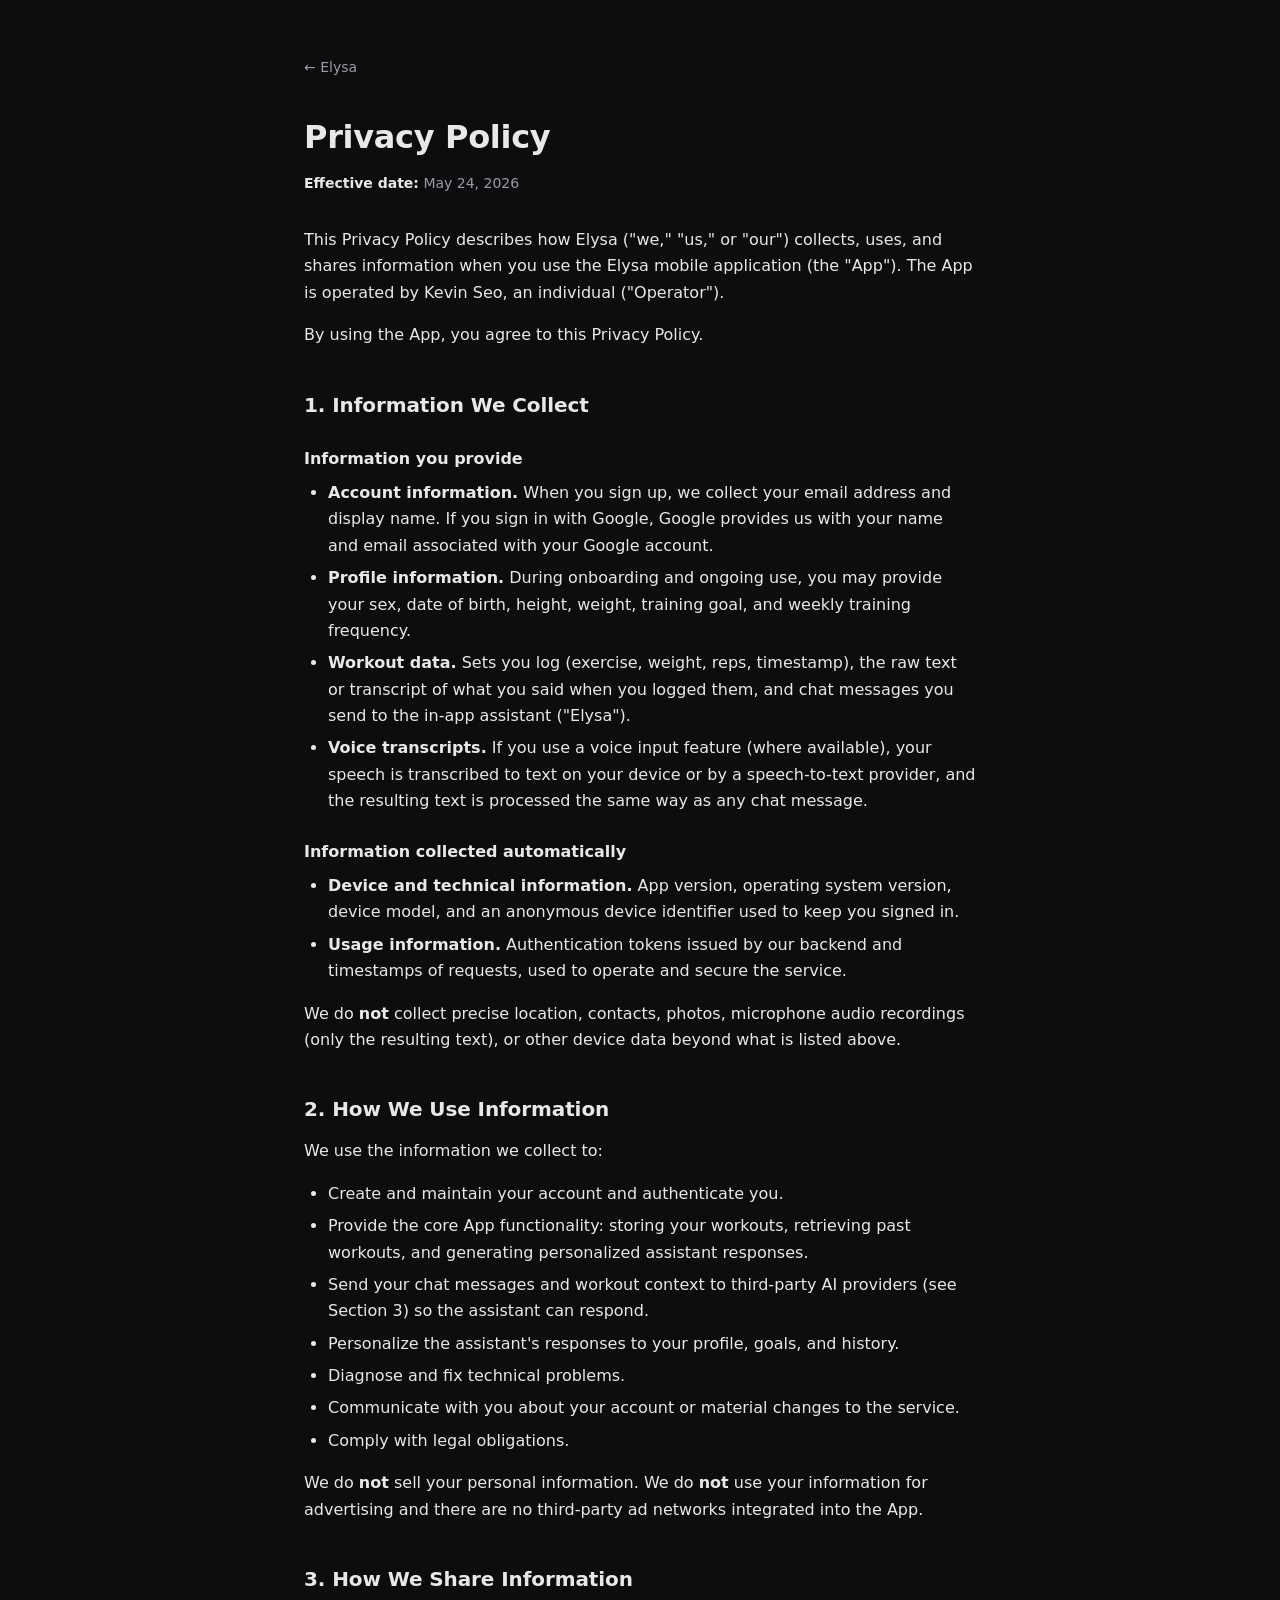
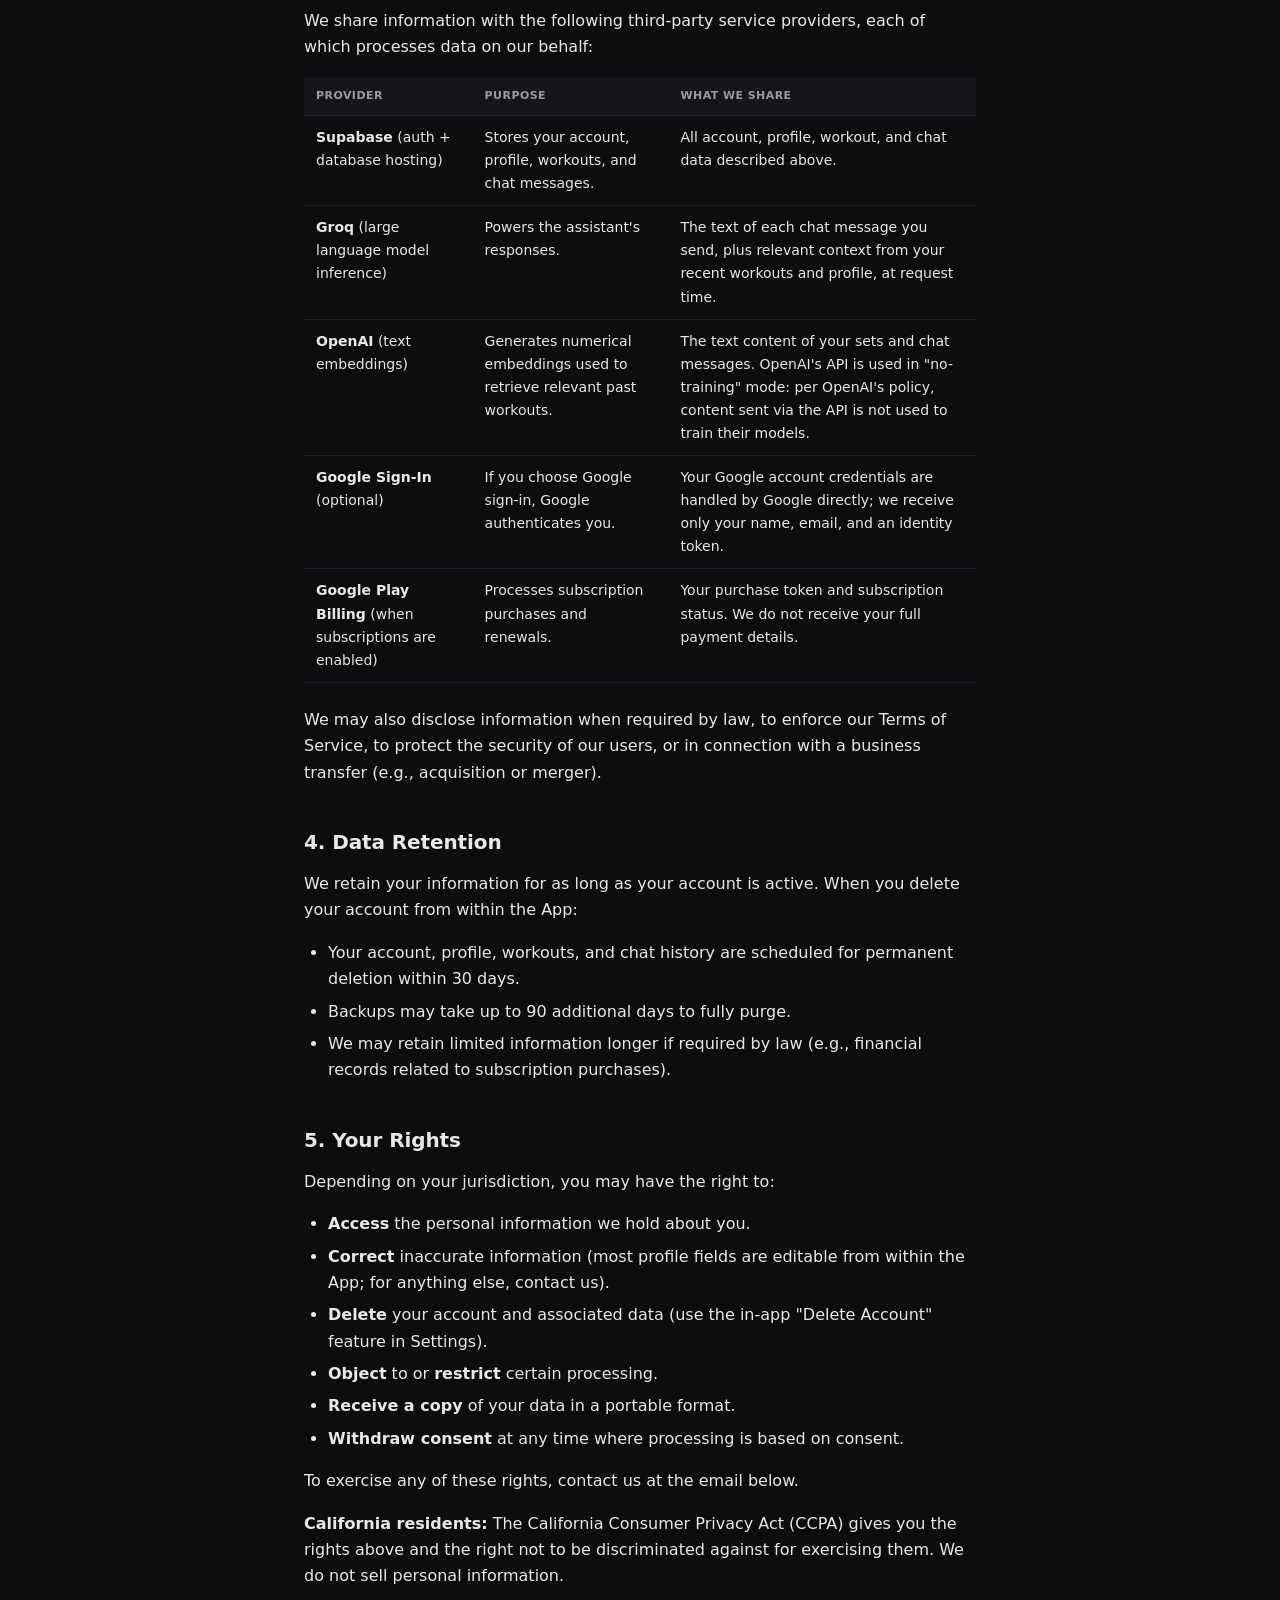
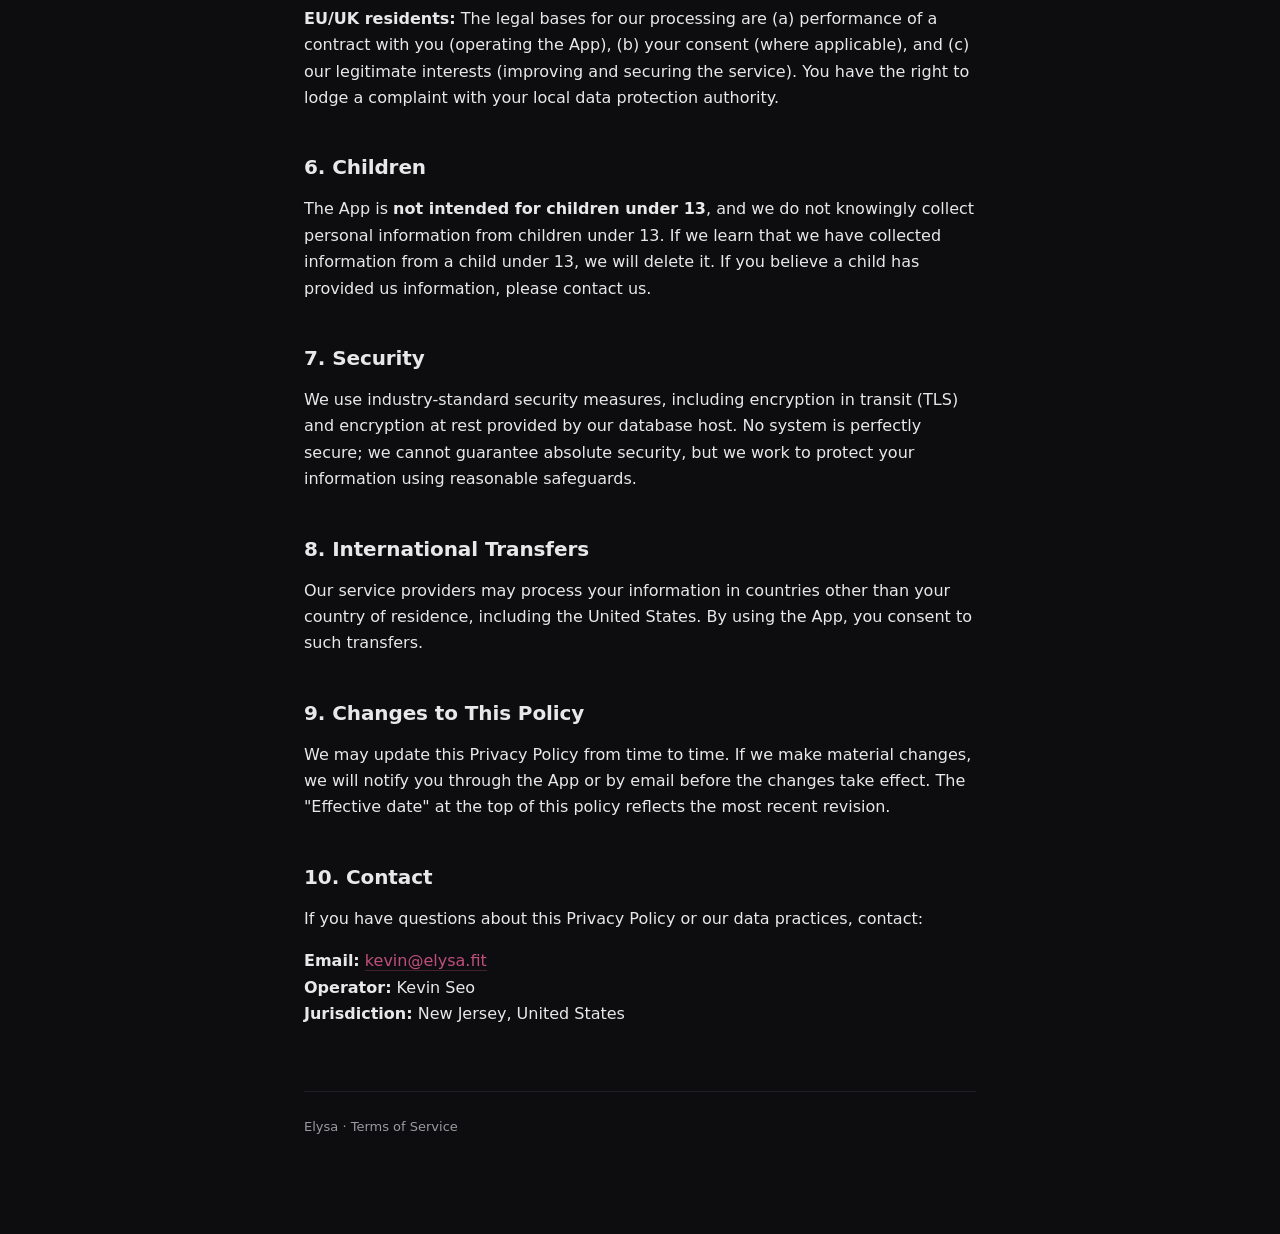
==== privacy/index.html @ 01b5ede0 "Use directory-style URLs and soften landing tagline - terms.html -> terms/index.html, privacy.html -" ====
<!doctype html>
<html lang="en">
<head>
  <meta charset="utf-8">
  <meta name="viewport" content="width=device-width, initial-scale=1">
  <title>Privacy Policy — Elysa</title>
  <link rel="stylesheet" href="/style.css">
</head>
<body>
  <main>
    <nav class="crumb"><a href="/">← Elysa</a></nav>

    <h1>Privacy Policy</h1>
    <p class="effective"><strong>Effective date:</strong> May 24, 2026</p>

    <p>This Privacy Policy describes how Elysa ("we," "us," or "our") collects, uses, and shares information when you use the Elysa mobile application (the "App"). The App is operated by Kevin Seo, an individual ("Operator").</p>
    <p>By using the App, you agree to this Privacy Policy.</p>

    <h2>1. Information We Collect</h2>

    <h3>Information you provide</h3>
    <ul>
      <li><strong>Account information.</strong> When you sign up, we collect your email address and display name. If you sign in with Google, Google provides us with your name and email associated with your Google account.</li>
      <li><strong>Profile information.</strong> During onboarding and ongoing use, you may provide your sex, date of birth, height, weight, training goal, and weekly training frequency.</li>
      <li><strong>Workout data.</strong> Sets you log (exercise, weight, reps, timestamp), the raw text or transcript of what you said when you logged them, and chat messages you send to the in-app assistant ("Elysa").</li>
      <li><strong>Voice transcripts.</strong> If you use a voice input feature (where available), your speech is transcribed to text on your device or by a speech-to-text provider, and the resulting text is processed the same way as any chat message.</li>
    </ul>

    <h3>Information collected automatically</h3>
    <ul>
      <li><strong>Device and technical information.</strong> App version, operating system version, device model, and an anonymous device identifier used to keep you signed in.</li>
      <li><strong>Usage information.</strong> Authentication tokens issued by our backend and timestamps of requests, used to operate and secure the service.</li>
    </ul>

    <p>We do <strong>not</strong> collect precise location, contacts, photos, microphone audio recordings (only the resulting text), or other device data beyond what is listed above.</p>

    <h2>2. How We Use Information</h2>
    <p>We use the information we collect to:</p>
    <ul>
      <li>Create and maintain your account and authenticate you.</li>
      <li>Provide the core App functionality: storing your workouts, retrieving past workouts, and generating personalized assistant responses.</li>
      <li>Send your chat messages and workout context to third-party AI providers (see Section 3) so the assistant can respond.</li>
      <li>Personalize the assistant's responses to your profile, goals, and history.</li>
      <li>Diagnose and fix technical problems.</li>
      <li>Communicate with you about your account or material changes to the service.</li>
      <li>Comply with legal obligations.</li>
    </ul>
    <p>We do <strong>not</strong> sell your personal information. We do <strong>not</strong> use your information for advertising and there are no third-party ad networks integrated into the App.</p>

    <h2>3. How We Share Information</h2>
    <p>We share information with the following third-party service providers, each of which processes data on our behalf:</p>
    <table>
      <thead>
        <tr><th>Provider</th><th>Purpose</th><th>What we share</th></tr>
      </thead>
      <tbody>
        <tr>
          <td><strong>Supabase</strong> (auth + database hosting)</td>
          <td>Stores your account, profile, workouts, and chat messages.</td>
          <td>All account, profile, workout, and chat data described above.</td>
        </tr>
        <tr>
          <td><strong>Groq</strong> (large language model inference)</td>
          <td>Powers the assistant's responses.</td>
          <td>The text of each chat message you send, plus relevant context from your recent workouts and profile, at request time.</td>
        </tr>
        <tr>
          <td><strong>OpenAI</strong> (text embeddings)</td>
          <td>Generates numerical embeddings used to retrieve relevant past workouts.</td>
          <td>The text content of your sets and chat messages. OpenAI's API is used in "no-training" mode: per OpenAI's policy, content sent via the API is not used to train their models.</td>
        </tr>
        <tr>
          <td><strong>Google Sign-In</strong> (optional)</td>
          <td>If you choose Google sign-in, Google authenticates you.</td>
          <td>Your Google account credentials are handled by Google directly; we receive only your name, email, and an identity token.</td>
        </tr>
        <tr>
          <td><strong>Google Play Billing</strong> (when subscriptions are enabled)</td>
          <td>Processes subscription purchases and renewals.</td>
          <td>Your purchase token and subscription status. We do not receive your full payment details.</td>
        </tr>
      </tbody>
    </table>
    <p>We may also disclose information when required by law, to enforce our Terms of Service, to protect the security of our users, or in connection with a business transfer (e.g., acquisition or merger).</p>

    <h2>4. Data Retention</h2>
    <p>We retain your information for as long as your account is active. When you delete your account from within the App:</p>
    <ul>
      <li>Your account, profile, workouts, and chat history are scheduled for permanent deletion within 30 days.</li>
      <li>Backups may take up to 90 additional days to fully purge.</li>
      <li>We may retain limited information longer if required by law (e.g., financial records related to subscription purchases).</li>
    </ul>

    <h2>5. Your Rights</h2>
    <p>Depending on your jurisdiction, you may have the right to:</p>
    <ul>
      <li><strong>Access</strong> the personal information we hold about you.</li>
      <li><strong>Correct</strong> inaccurate information (most profile fields are editable from within the App; for anything else, contact us).</li>
      <li><strong>Delete</strong> your account and associated data (use the in-app "Delete Account" feature in Settings).</li>
      <li><strong>Object</strong> to or <strong>restrict</strong> certain processing.</li>
      <li><strong>Receive a copy</strong> of your data in a portable format.</li>
      <li><strong>Withdraw consent</strong> at any time where processing is based on consent.</li>
    </ul>
    <p>To exercise any of these rights, contact us at the email below.</p>

    <p><strong>California residents:</strong> The California Consumer Privacy Act (CCPA) gives you the rights above and the right not to be discriminated against for exercising them. We do not sell personal information.</p>

    <p><strong>EU/UK residents:</strong> The legal bases for our processing are (a) performance of a contract with you (operating the App), (b) your consent (where applicable), and (c) our legitimate interests (improving and securing the service). You have the right to lodge a complaint with your local data protection authority.</p>

    <h2>6. Children</h2>
    <p>The App is <strong>not intended for children under 13</strong>, and we do not knowingly collect personal information from children under 13. If we learn that we have collected information from a child under 13, we will delete it. If you believe a child has provided us information, please contact us.</p>

    <h2>7. Security</h2>
    <p>We use industry-standard security measures, including encryption in transit (TLS) and encryption at rest provided by our database host. No system is perfectly secure; we cannot guarantee absolute security, but we work to protect your information using reasonable safeguards.</p>

    <h2>8. International Transfers</h2>
    <p>Our service providers may process your information in countries other than your country of residence, including the United States. By using the App, you consent to such transfers.</p>

    <h2>9. Changes to This Policy</h2>
    <p>We may update this Privacy Policy from time to time. If we make material changes, we will notify you through the App or by email before the changes take effect. The "Effective date" at the top of this policy reflects the most recent revision.</p>

    <h2>10. Contact</h2>
    <p>If you have questions about this Privacy Policy or our data practices, contact:</p>
    <p><strong>Email:</strong> <a href="mailto:kevin@elysa.fit">kevin@elysa.fit</a><br>
    <strong>Operator:</strong> Kevin Seo<br>
    <strong>Jurisdiction:</strong> New Jersey, United States</p>

    <footer>
      <a href="/">Elysa</a> · <a href="/terms">Terms of Service</a>
    </footer>
  </main>
</body>
</html>
---- style.css ----
:root {
  --bg: #0d0d0f;
  --fg: #e8e8ea;
  --muted: #9a9aa1;
  --accent: #c0507a;
  --border: #1f1f24;
  --code-bg: #16161a;
}

* { box-sizing: border-box; }

html { -webkit-text-size-adjust: 100%; }

body {
  margin: 0;
  background: var(--bg);
  color: var(--fg);
  font-family: -apple-system, BlinkMacSystemFont, "SF Pro Text", Segoe UI, Roboto, system-ui, sans-serif;
  font-size: 16px;
  line-height: 1.65;
  -webkit-font-smoothing: antialiased;
}

main {
  max-width: 720px;
  margin: 0 auto;
  padding: 56px 24px 96px;
}

nav.crumb {
  margin-bottom: 32px;
  font-size: 14px;
  color: var(--muted);
}

nav.crumb a { color: var(--muted); text-decoration: none; border-bottom: 1px solid transparent; }
nav.crumb a:hover { color: var(--fg); border-bottom-color: var(--border); }

h1 {
  font-size: 32px;
  font-weight: 600;
  margin: 0 0 8px;
  letter-spacing: -0.01em;
}

h2 {
  font-size: 20px;
  font-weight: 600;
  margin: 40px 0 12px;
  letter-spacing: -0.005em;
}

h3 {
  font-size: 16px;
  font-weight: 600;
  margin: 24px 0 8px;
  color: var(--fg);
}

p, li { color: var(--fg); }

p { margin: 0 0 16px; }

.effective {
  color: var(--muted);
  font-size: 14px;
  margin: 0 0 32px;
}

ul { padding-left: 24px; margin: 0 0 16px; }
li { margin-bottom: 6px; }

a { color: var(--accent); text-decoration: none; border-bottom: 1px solid rgba(192, 80, 122, 0.3); }
a:hover { border-bottom-color: var(--accent); }

strong { font-weight: 600; color: var(--fg); }

table {
  width: 100%;
  border-collapse: collapse;
  margin: 16px 0 24px;
  font-size: 14px;
}

th, td {
  text-align: left;
  padding: 10px 12px;
  border-bottom: 1px solid var(--border);
  vertical-align: top;
}

th {
  font-weight: 600;
  color: var(--muted);
  background: var(--code-bg);
  text-transform: uppercase;
  font-size: 11px;
  letter-spacing: 0.04em;
}

hr {
  border: none;
  border-top: 1px solid var(--border);
  margin: 48px 0;
}

footer {
  color: var(--muted);
  font-size: 13px;
  margin-top: 64px;
  padding-top: 24px;
  border-top: 1px solid var(--border);
}

footer a { color: var(--muted); border-bottom-color: transparent; }
footer a:hover { color: var(--fg); }

/* Landing page */
.landing {
  max-width: 480px;
  margin: 0 auto;
  padding: 120px 24px 96px;
  text-align: center;
}

.landing h1 {
  font-size: 48px;
  margin-bottom: 12px;
}

.landing .tag {
  color: var(--muted);
  margin: 0 0 48px;
  font-size: 17px;
}

.landing .links {
  display: flex;
  flex-direction: column;
  gap: 12px;
  max-width: 280px;
  margin: 0 auto;
}

.landing .links a {
  display: block;
  padding: 14px 20px;
  border: 1px solid var(--border);
  border-radius: 10px;
  color: var(--fg);
  text-decoration: none;
  transition: border-color 120ms ease;
}

.landing .links a:hover {
  border-color: var(--accent);
}
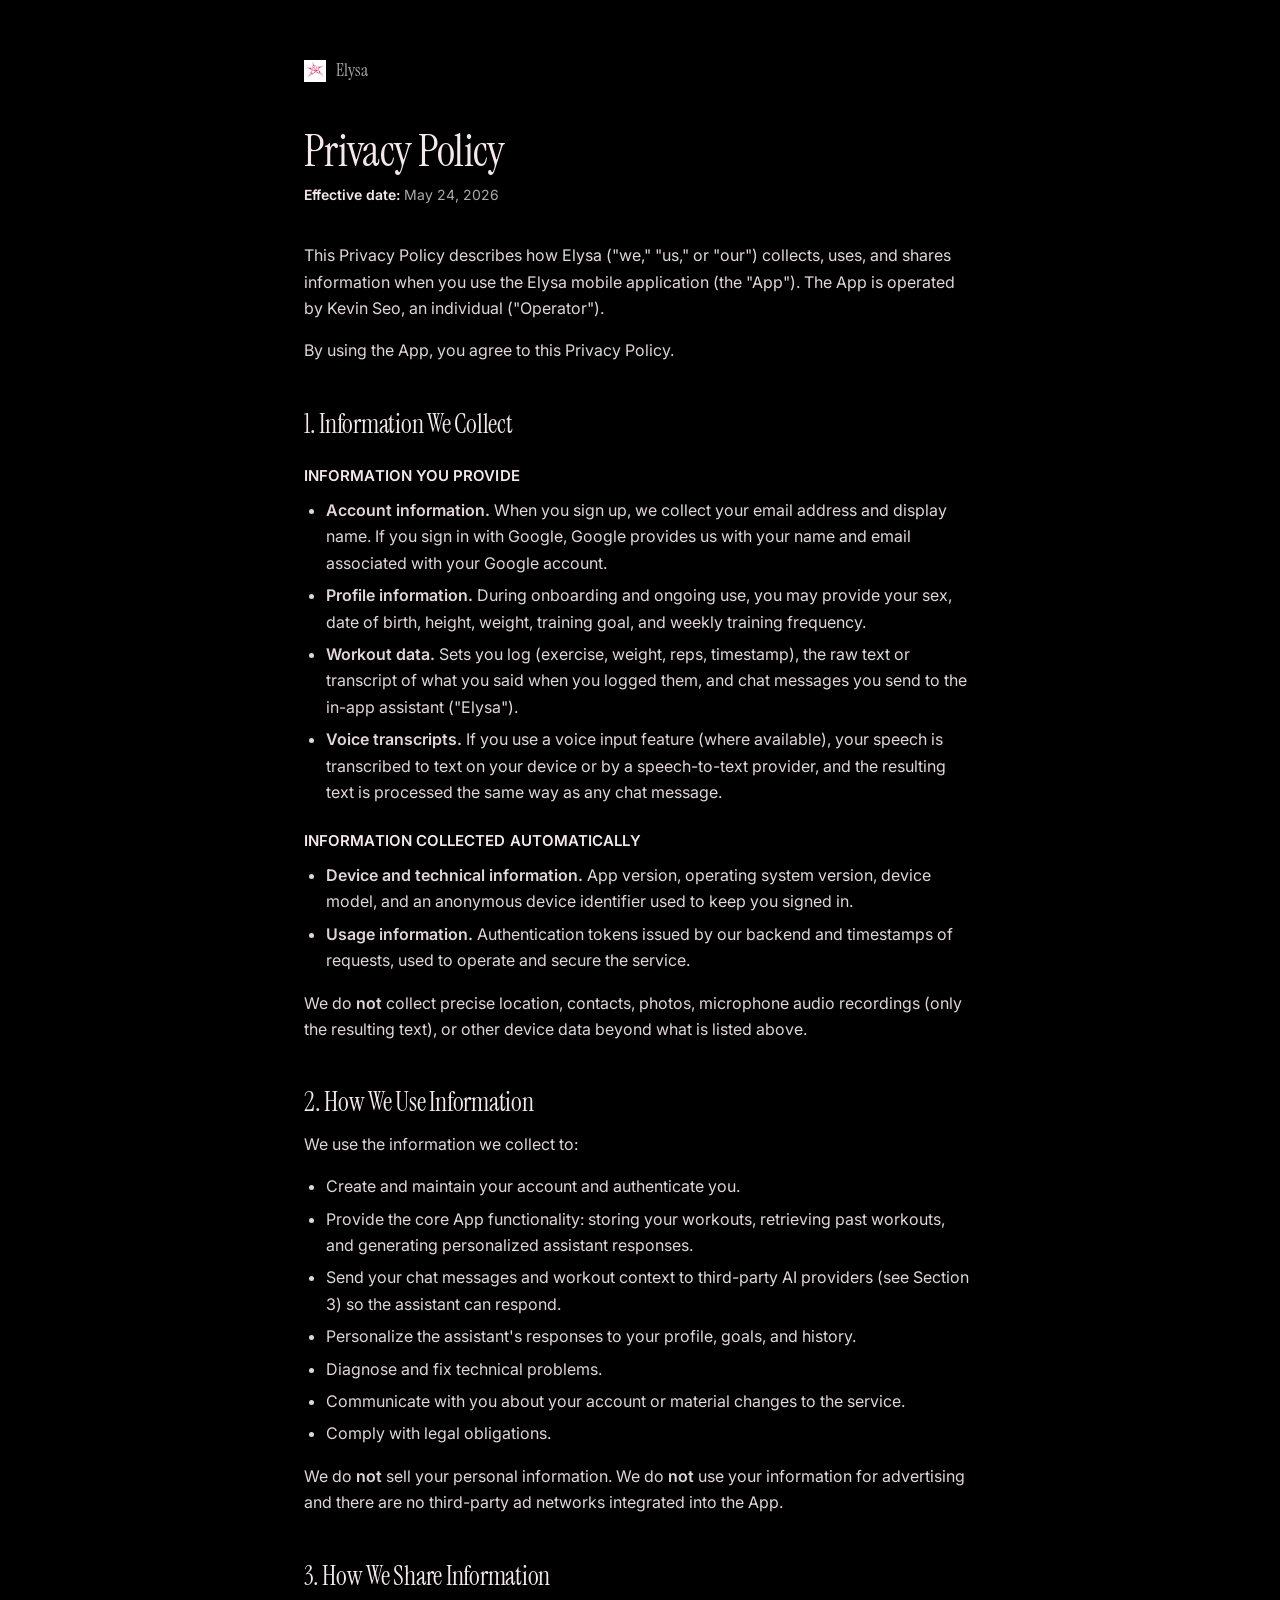
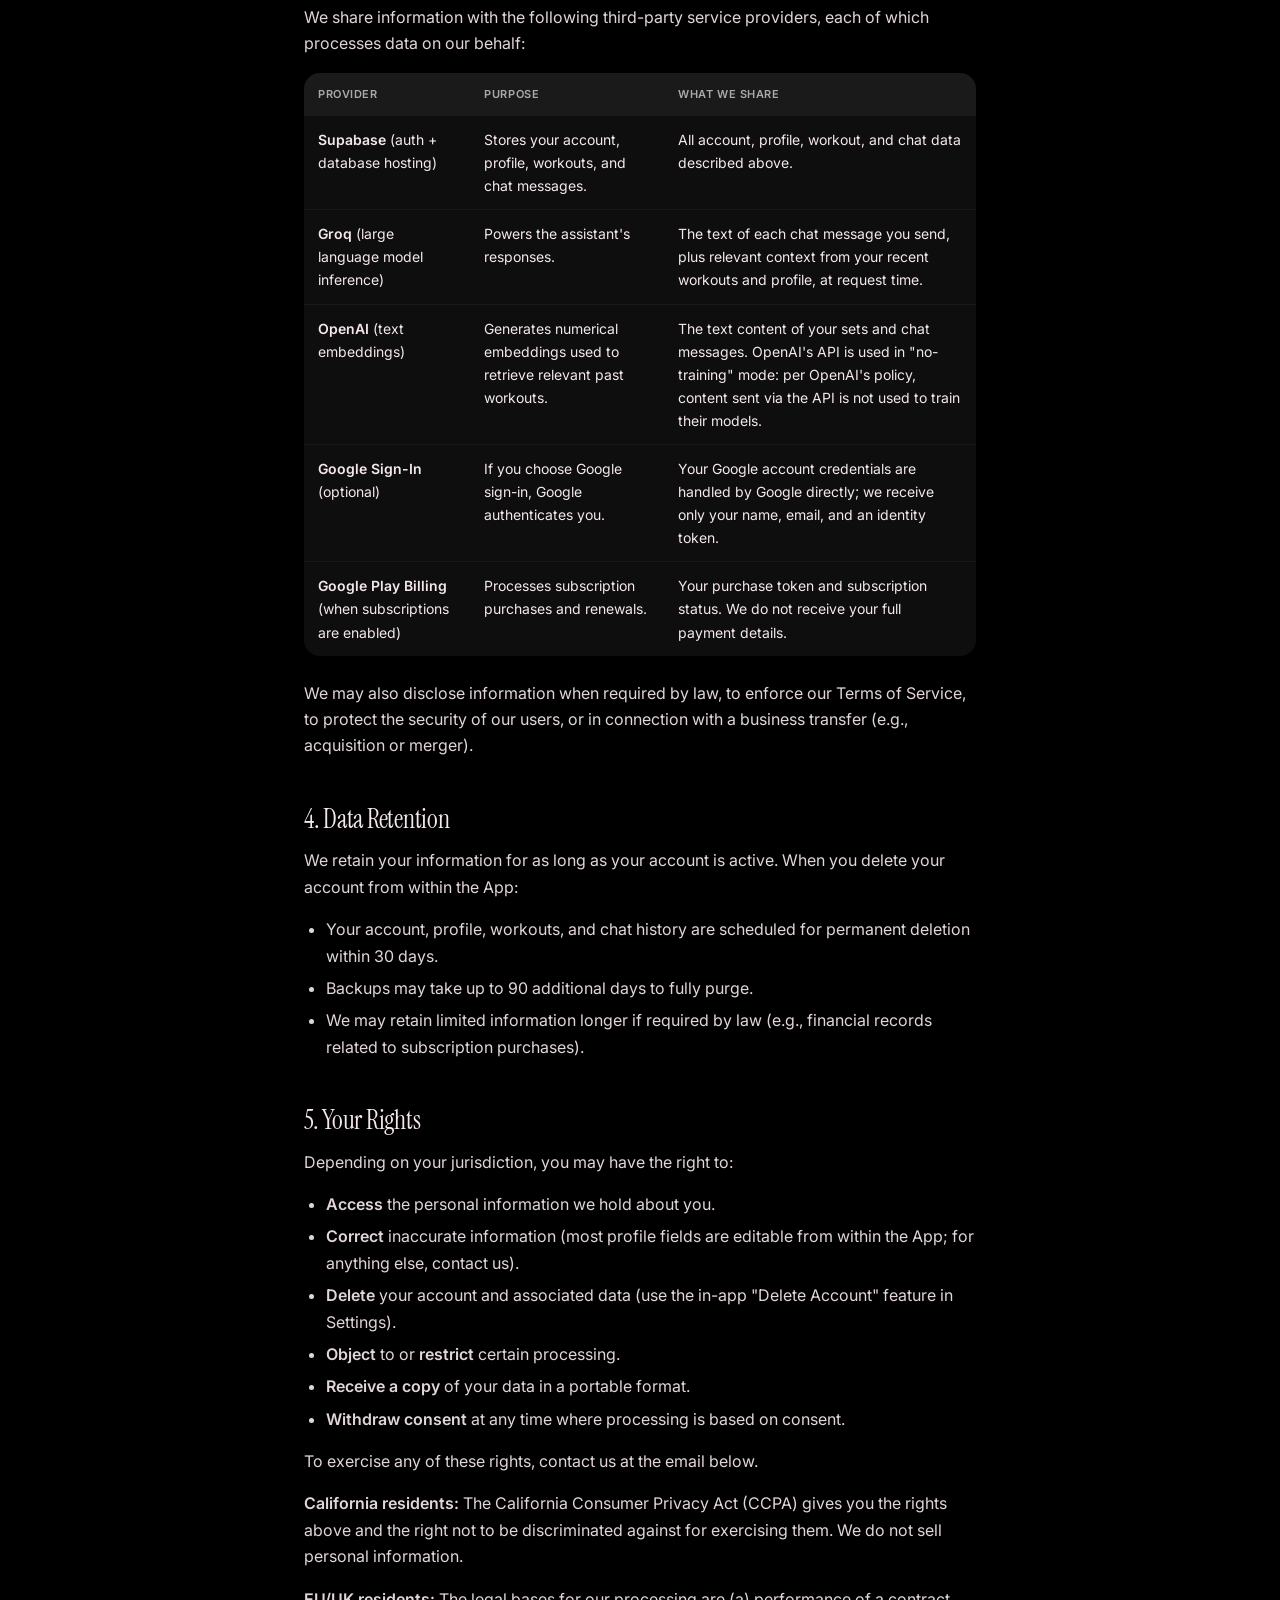
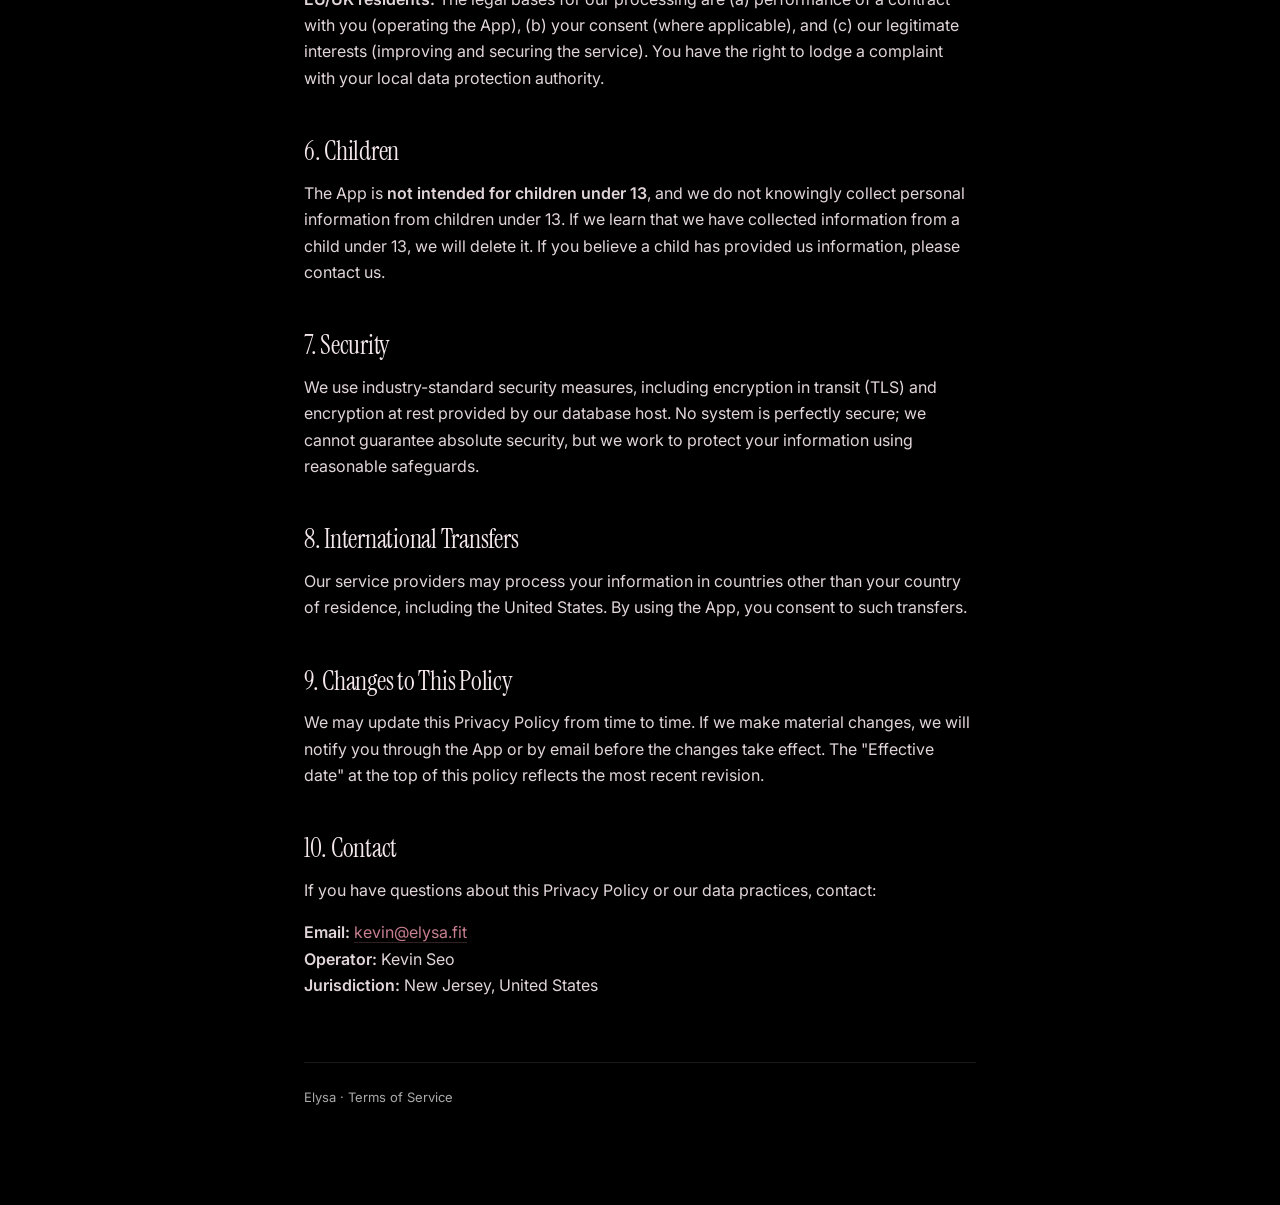
==== commit 209769c4: "Match Android theme + add logo, Coming Soon badge, contact line - Pull elysa-logo.png from elysa-and" ====
--- a/privacy/index.html
+++ b/privacy/index.html
@@ -3,12 +3,20 @@
 <head>
   <meta charset="utf-8">
   <meta name="viewport" content="width=device-width, initial-scale=1">
-  <title>Privacy Policy — Elysa</title>
+  <title>Privacy Policy · Elysa</title>
+  <link rel="icon" type="image/png" href="/favicon.png">
+  <link rel="apple-touch-icon" href="/apple-touch-icon.png">
+  <link rel="preconnect" href="https://fonts.googleapis.com">
+  <link rel="preconnect" href="https://fonts.gstatic.com" crossorigin>
+  <link href="https://fonts.googleapis.com/css2?family=Inter:wght@400;500;600;700&family=Instrument+Serif:ital@0;1&display=swap" rel="stylesheet">
   <link rel="stylesheet" href="/style.css">
 </head>
 <body>
   <main>
-    <nav class="crumb"><a href="/">← Elysa</a></nav>
+    <nav class="crumb">
+      <img src="/assets/elysa-logo.png" alt="">
+      <a href="/">Elysa</a>
+    </nav>
 
     <h1>Privacy Policy</h1>
     <p class="effective"><strong>Effective date:</strong> May 24, 2026</p>
--- a/style.css
+++ b/style.css
@@ -1,24 +1,32 @@
 :root {
-  --bg: #0d0d0f;
-  --fg: #e8e8ea;
-  --muted: #9a9aa1;
-  --accent: #c0507a;
-  --border: #1f1f24;
-  --code-bg: #16161a;
+  --bg: #000000;
+  --surface: #0E0E0E;
+  --surface-2: #1A1A1A;
+  --fg: #F5E8EC;
+  --muted: #AAAAAA;
+  --accent: #C0507A;
+  --accent-deep: #5C1535;
+  --accent-light: #D88A9C;
+  --border: #1A1A1A;
+  --divider: #444444;
+  --radius: 16px;
+
+  --font-body: "Inter", -apple-system, BlinkMacSystemFont, "SF Pro Text", Segoe UI, Roboto, system-ui, sans-serif;
+  --font-display: "Instrument Serif", Georgia, "Times New Roman", serif;
 }
 
 * { box-sizing: border-box; }
-
 html { -webkit-text-size-adjust: 100%; }
 
 body {
   margin: 0;
   background: var(--bg);
   color: var(--fg);
-  font-family: -apple-system, BlinkMacSystemFont, "SF Pro Text", Segoe UI, Roboto, system-ui, sans-serif;
+  font-family: var(--font-body);
   font-size: 16px;
   line-height: 1.65;
   -webkit-font-smoothing: antialiased;
+  text-rendering: optimizeLegibility;
 }
 
 main {
@@ -28,74 +36,117 @@
 }
 
 nav.crumb {
-  margin-bottom: 32px;
+  display: flex;
+  align-items: center;
+  gap: 10px;
+  margin-bottom: 40px;
   font-size: 14px;
   color: var(--muted);
 }
 
-nav.crumb a { color: var(--muted); text-decoration: none; border-bottom: 1px solid transparent; }
-nav.crumb a:hover { color: var(--fg); border-bottom-color: var(--border); }
+nav.crumb img {
+  width: 22px;
+  height: 22px;
+  display: block;
+}
+
+nav.crumb a {
+  color: var(--muted);
+  text-decoration: none;
+  border-bottom: 1px solid transparent;
+  font-family: var(--font-display);
+  font-size: 18px;
+  letter-spacing: 0.005em;
+}
+
+nav.crumb a:hover { color: var(--fg); }
+
+/* ---------------- typography ---------------- */
 
 h1 {
-  font-size: 32px;
-  font-weight: 600;
+  font-family: var(--font-display);
+  font-size: 44px;
+  font-weight: 400;
   margin: 0 0 8px;
+  letter-spacing: -0.015em;
+  line-height: 1.1;
+}
+
+h2 {
+  font-family: var(--font-display);
+  font-size: 26px;
+  font-weight: 400;
+  margin: 44px 0 12px;
   letter-spacing: -0.01em;
-}
-
-h2 {
-  font-size: 20px;
-  font-weight: 600;
-  margin: 40px 0 12px;
-  letter-spacing: -0.005em;
+  line-height: 1.25;
 }
 
 h3 {
-  font-size: 16px;
+  font-family: var(--font-body);
+  font-size: 15px;
   font-weight: 600;
   margin: 24px 0 8px;
   color: var(--fg);
-}
-
-p, li { color: var(--fg); }
+  letter-spacing: 0.005em;
+  text-transform: uppercase;
+}
+
+p, li {
+  color: var(--fg);
+  opacity: 0.92;
+}
 
 p { margin: 0 0 16px; }
 
 .effective {
   color: var(--muted);
   font-size: 14px;
-  margin: 0 0 32px;
-}
-
-ul { padding-left: 24px; margin: 0 0 16px; }
+  margin: 0 0 36px;
+  opacity: 1;
+}
+
+ul { padding-left: 22px; margin: 0 0 16px; }
 li { margin-bottom: 6px; }
 
-a { color: var(--accent); text-decoration: none; border-bottom: 1px solid rgba(192, 80, 122, 0.3); }
-a:hover { border-bottom-color: var(--accent); }
+a {
+  color: var(--accent-light);
+  text-decoration: none;
+  border-bottom: 1px solid rgba(216, 138, 156, 0.25);
+  transition: border-color 120ms ease, color 120ms ease;
+}
+a:hover { border-bottom-color: var(--accent-light); color: var(--accent-light); }
 
 strong { font-weight: 600; color: var(--fg); }
+
+/* ---------------- tables ---------------- */
 
 table {
   width: 100%;
   border-collapse: collapse;
   margin: 16px 0 24px;
   font-size: 14px;
+  background: var(--surface);
+  border-radius: var(--radius);
+  overflow: hidden;
 }
 
 th, td {
   text-align: left;
-  padding: 10px 12px;
+  padding: 12px 14px;
   border-bottom: 1px solid var(--border);
   vertical-align: top;
 }
 
+tr:last-child td { border-bottom: none; }
+
 th {
   font-weight: 600;
   color: var(--muted);
-  background: var(--code-bg);
+  background: var(--surface-2);
   text-transform: uppercase;
   font-size: 11px;
-  letter-spacing: 0.04em;
+  letter-spacing: 0.05em;
+  font-family: var(--font-body);
 }
 
 hr {
@@ -110,35 +161,82 @@
   margin-top: 64px;
   padding-top: 24px;
   border-top: 1px solid var(--border);
-}
-
-footer a { color: var(--muted); border-bottom-color: transparent; }
+  font-family: var(--font-body);
+}
+
+footer a {
+  color: var(--muted);
+  border-bottom-color: transparent;
+}
 footer a:hover { color: var(--fg); }
 
-/* Landing page */
+/* ---------------- landing ---------------- */
+
 .landing {
-  max-width: 480px;
+  max-width: 520px;
   margin: 0 auto;
-  padding: 120px 24px 96px;
+  padding: 88px 24px 64px;
   text-align: center;
+  display: flex;
+  flex-direction: column;
+  align-items: center;
+  min-height: 100vh;
+}
+
+.landing > .stack {
+  flex: 1;
+  display: flex;
+  flex-direction: column;
+  align-items: center;
+  justify-content: center;
+  padding-top: 24px;
+}
+
+.badge {
+  display: inline-block;
+  font-family: var(--font-body);
+  font-size: 11px;
+  font-weight: 600;
+  letter-spacing: 0.12em;
+  text-transform: uppercase;
+  color: var(--accent);
+  background: rgba(192, 80, 122, 0.10);
+  border: 1px solid rgba(192, 80, 122, 0.32);
+  border-radius: 999px;
+  padding: 6px 14px 7px;
+  margin-bottom: 36px;
+}
+
+.logo {
+  width: 132px;
+  height: 132px;
+  display: block;
+  margin: 0 auto 20px;
+  user-select: none;
+  -webkit-user-drag: none;
 }
 
 .landing h1 {
-  font-size: 48px;
-  margin-bottom: 12px;
+  font-size: 64px;
+  margin-bottom: 14px;
+  letter-spacing: -0.02em;
 }
 
 .landing .tag {
   color: var(--muted);
-  margin: 0 0 48px;
   font-size: 17px;
+  line-height: 1.5;
+  margin: 0 auto 48px;
+  max-width: 380px;
+  opacity: 1;
 }
 
 .landing .links {
   display: flex;
   flex-direction: column;
-  gap: 12px;
-  max-width: 280px;
+  gap: 10px;
+  width: 100%;
+  max-width: 300px;
   margin: 0 auto;
 }
 
@@ -146,12 +244,42 @@
   display: block;
   padding: 14px 20px;
   border: 1px solid var(--border);
-  border-radius: 10px;
+  border-radius: 12px;
   color: var(--fg);
   text-decoration: none;
-  transition: border-color 120ms ease;
+  font-family: var(--font-body);
+  font-size: 15px;
+  font-weight: 500;
+  background: var(--surface);
+  transition: border-color 120ms ease, background 120ms ease;
 }
 
 .landing .links a:hover {
   border-color: var(--accent);
-}
+  background: var(--surface-2);
+}
+
+.landing .contact {
+  margin-top: 56px;
+  color: var(--muted);
+  font-size: 13px;
+  font-family: var(--font-body);
+}
+
+.landing .contact a {
+  color: var(--muted);
+  border-bottom: 1px solid rgba(170, 170, 170, 0.25);
+}
+
+.landing .contact a:hover {
+  color: var(--fg);
+  border-bottom-color: var(--fg);
+}
+
+@media (max-width: 480px) {
+  .landing { padding-top: 56px; }
+  .landing h1 { font-size: 52px; }
+  .logo { width: 108px; height: 108px; }
+  h1 { font-size: 36px; }
+  h2 { font-size: 22px; }
+}
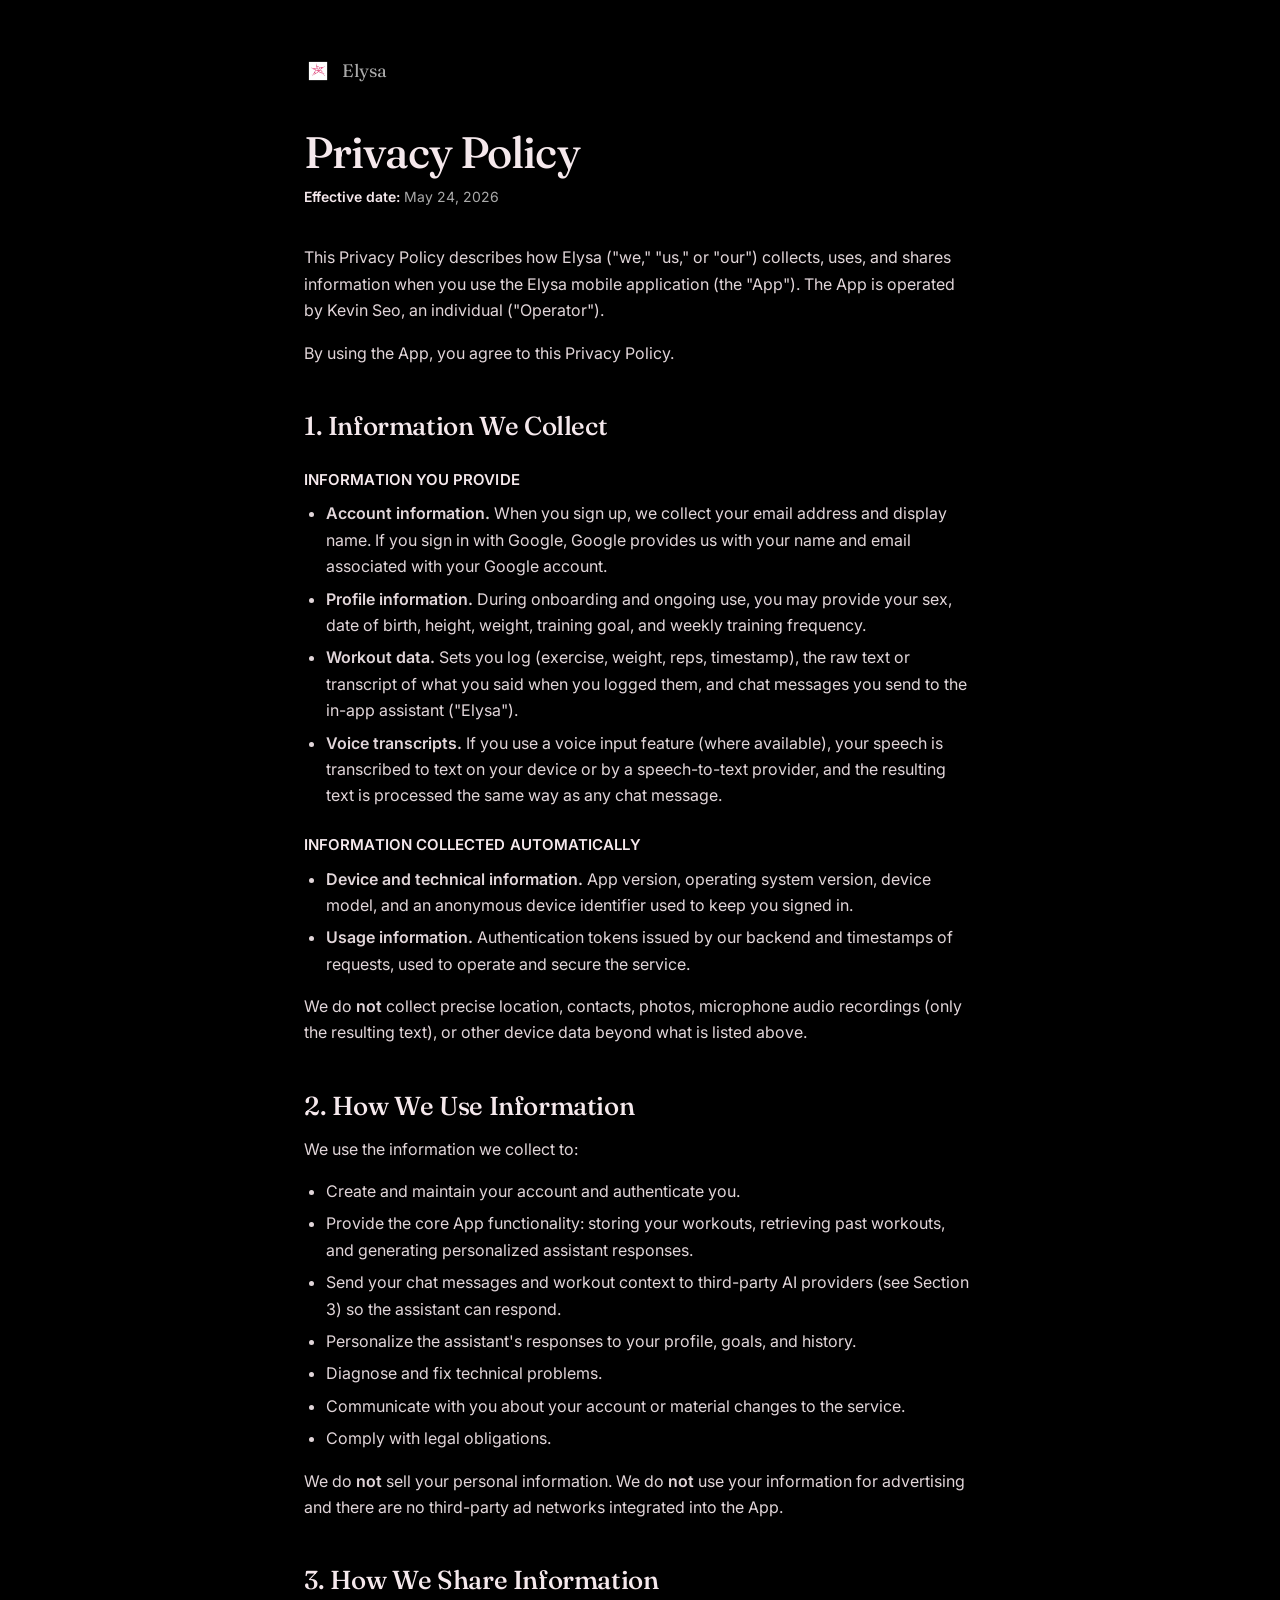
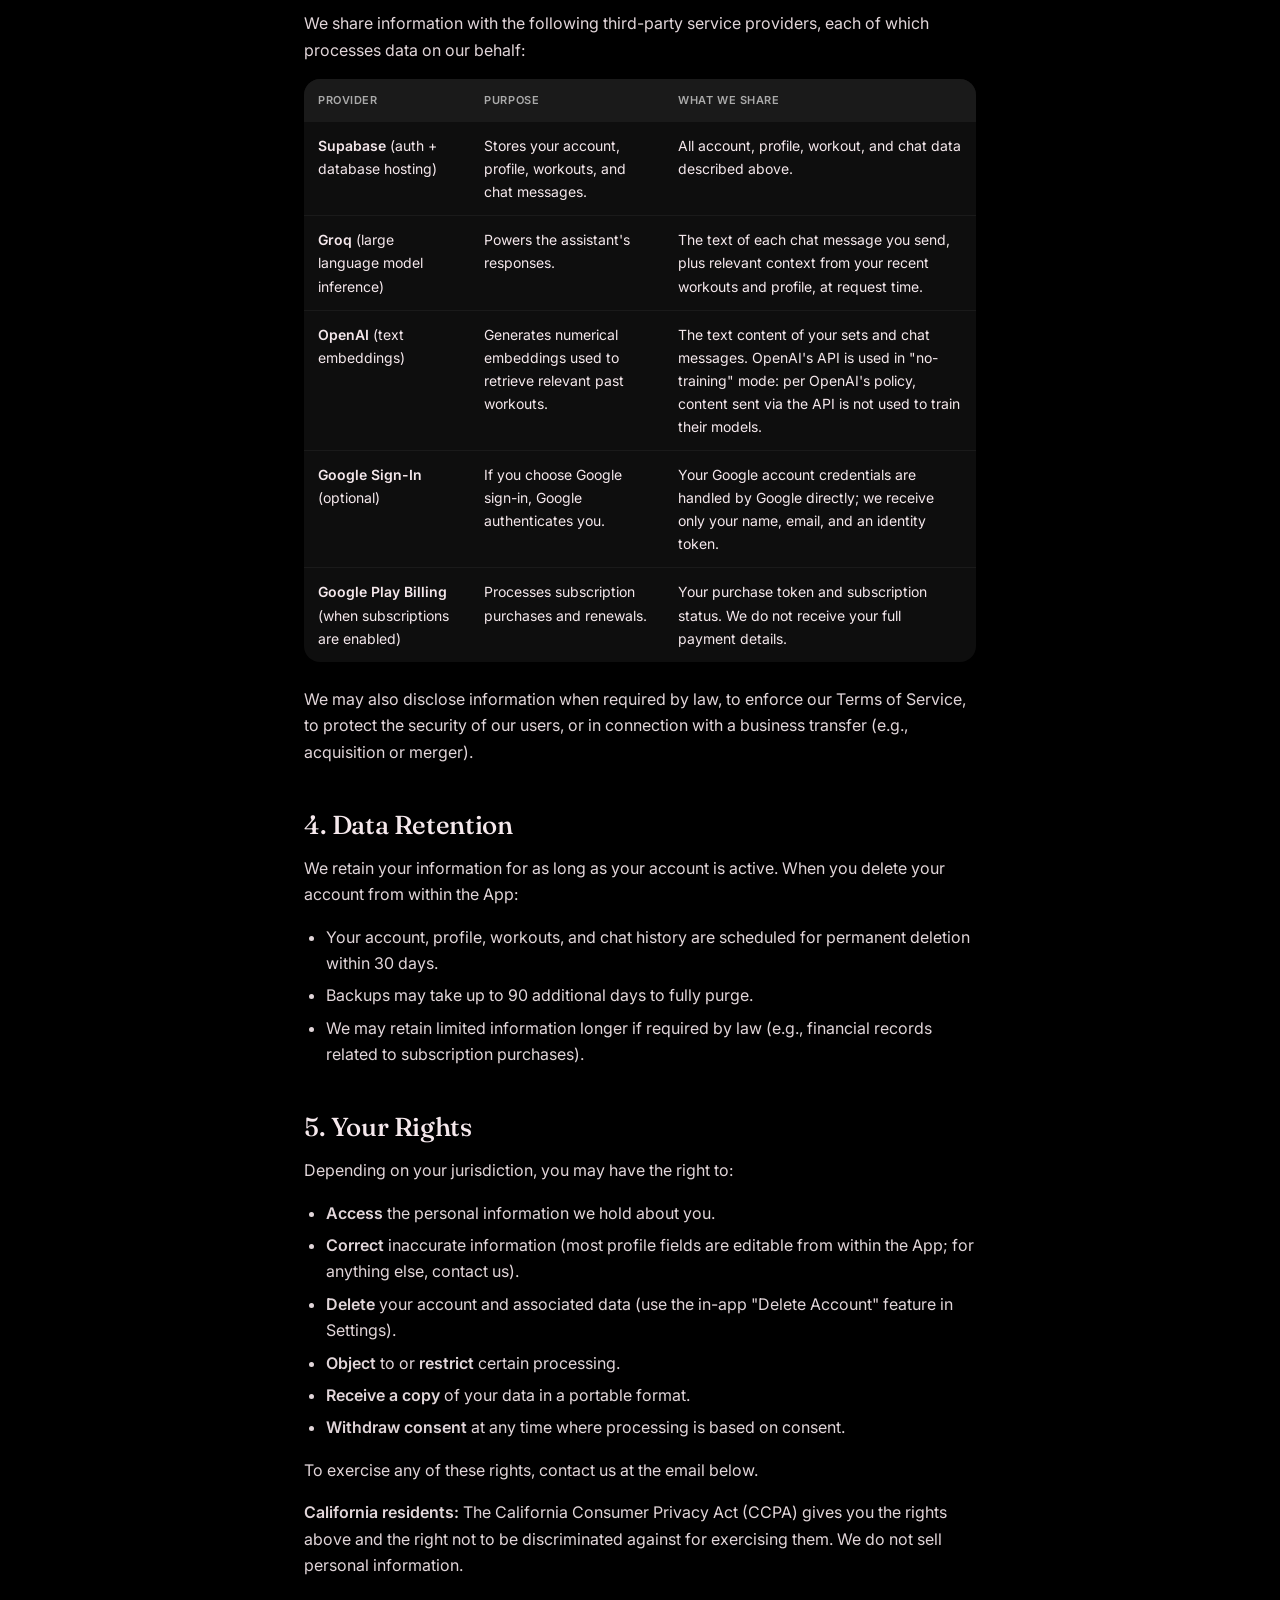
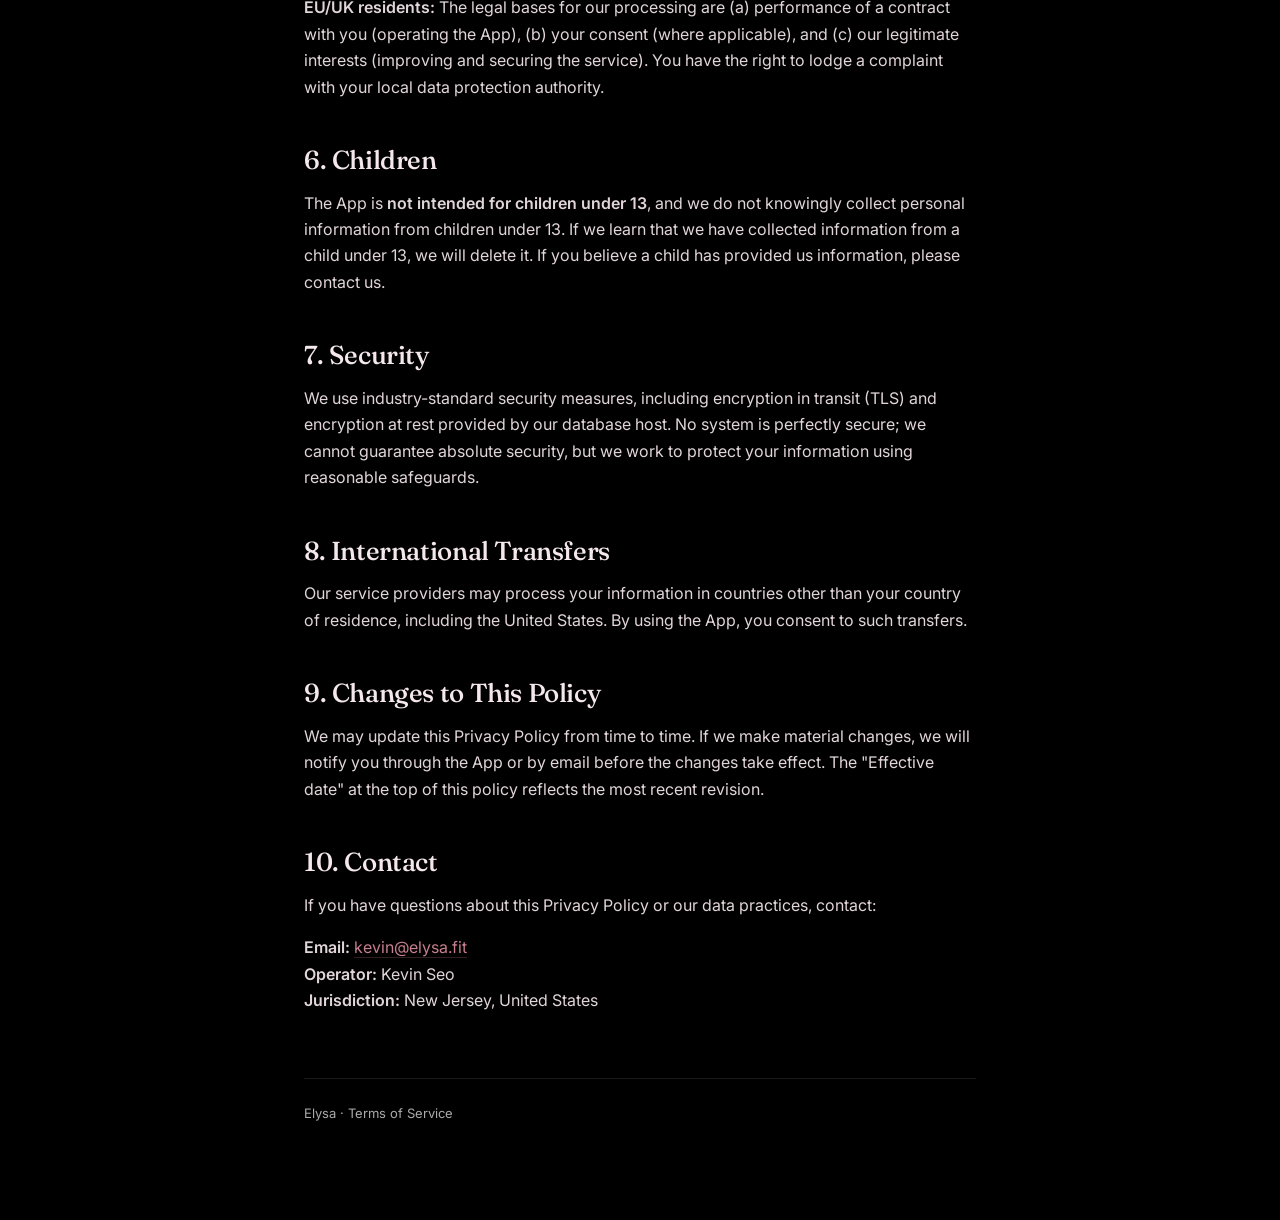
==== commit 8d81d11d: "Swap display font to Fraunces (Recoleta substitute) Instrument Serif read too magazine-y and thin fo" ====
--- a/privacy/index.html
+++ b/privacy/index.html
@@ -8,7 +8,7 @@
   <link rel="apple-touch-icon" href="/apple-touch-icon.png">
   <link rel="preconnect" href="https://fonts.googleapis.com">
   <link rel="preconnect" href="https://fonts.gstatic.com" crossorigin>
-  <link href="https://fonts.googleapis.com/css2?family=Inter:wght@400;500;600;700&family=Instrument+Serif:ital@0;1&display=swap" rel="stylesheet">
+  <link href="https://fonts.googleapis.com/css2?family=Fraunces:opsz,wght@9..144,400..700&family=Inter:wght@400;500;600;700&display=swap" rel="stylesheet">
   <link rel="stylesheet" href="/style.css">
 </head>
 <body>
--- a/style.css
+++ b/style.css
@@ -12,7 +12,7 @@
   --radius: 16px;
 
   --font-body: "Inter", -apple-system, BlinkMacSystemFont, "SF Pro Text", Segoe UI, Roboto, system-ui, sans-serif;
-  --font-display: "Instrument Serif", Georgia, "Times New Roman", serif;
+  --font-display: "Fraunces", Georgia, "Times New Roman", serif;
 }
 
 * { box-sizing: border-box; }
@@ -45,8 +45,8 @@
 }
 
 nav.crumb img {
-  width: 22px;
-  height: 22px;
+  width: 28px;
+  height: 28px;
   display: block;
 }
 
@@ -66,19 +66,21 @@
 h1 {
   font-family: var(--font-display);
   font-size: 44px;
-  font-weight: 400;
+  font-weight: 500;
+  font-optical-sizing: auto;
   margin: 0 0 8px;
-  letter-spacing: -0.015em;
-  line-height: 1.1;
+  letter-spacing: -0.02em;
+  line-height: 1.15;
 }
 
 h2 {
   font-family: var(--font-display);
   font-size: 26px;
-  font-weight: 400;
+  font-weight: 500;
+  font-optical-sizing: auto;
   margin: 44px 0 12px;
-  letter-spacing: -0.01em;
-  line-height: 1.25;
+  letter-spacing: -0.015em;
+  line-height: 1.3;
 }
 
 h3 {
@@ -208,18 +210,22 @@
 }
 
 .logo {
-  width: 132px;
-  height: 132px;
+  width: 168px;
+  height: 168px;
   display: block;
-  margin: 0 auto 20px;
+  margin: 0 auto 12px;
   user-select: none;
   -webkit-user-drag: none;
 }
 
 .landing h1 {
   font-size: 64px;
-  margin-bottom: 14px;
-  letter-spacing: -0.02em;
+  font-weight: 500;
+  line-height: 1.2;
+  margin: 0 0 14px;
+  padding-bottom: 6px;
+  letter-spacing: -0.025em;
+  color: var(--accent);
 }
 
 .landing .tag {
@@ -279,7 +285,7 @@
 @media (max-width: 480px) {
   .landing { padding-top: 56px; }
   .landing h1 { font-size: 52px; }
-  .logo { width: 108px; height: 108px; }
+  .logo { width: 144px; height: 144px; }
   h1 { font-size: 36px; }
   h2 { font-size: 22px; }
 }
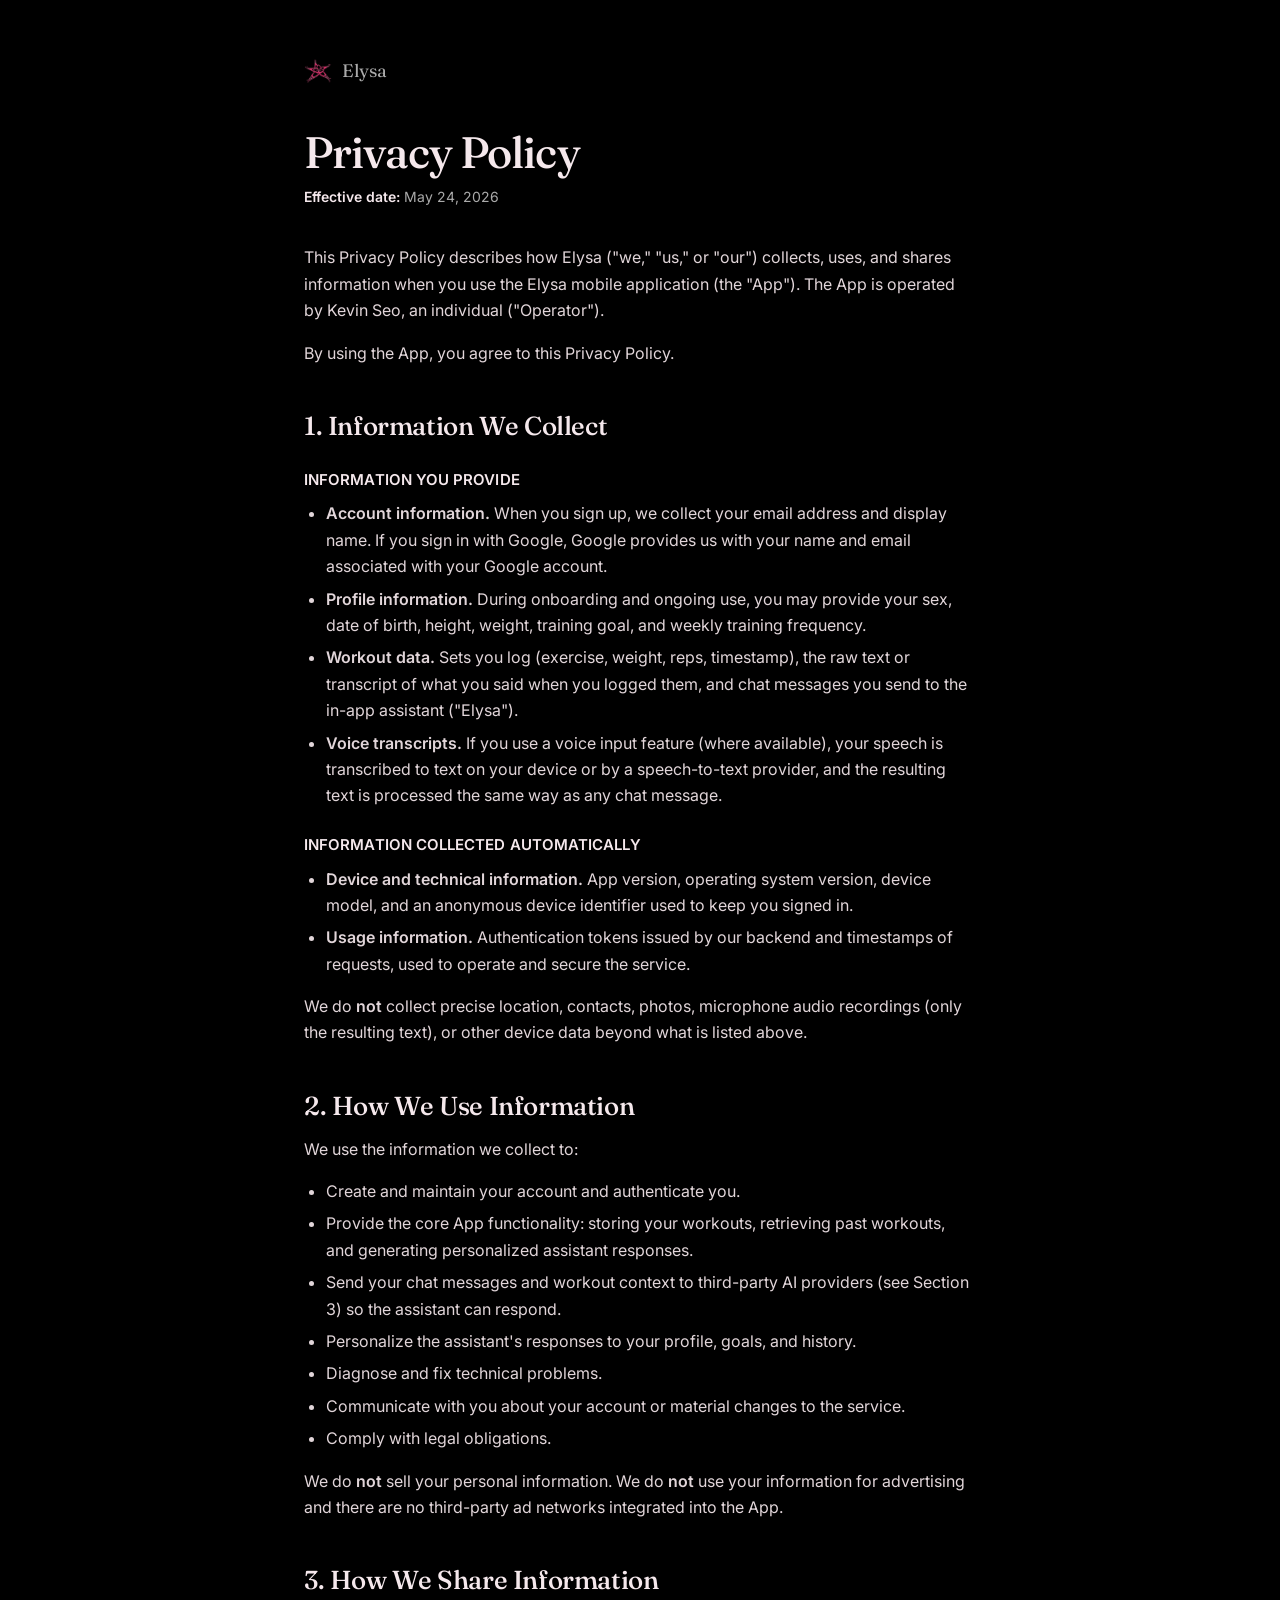
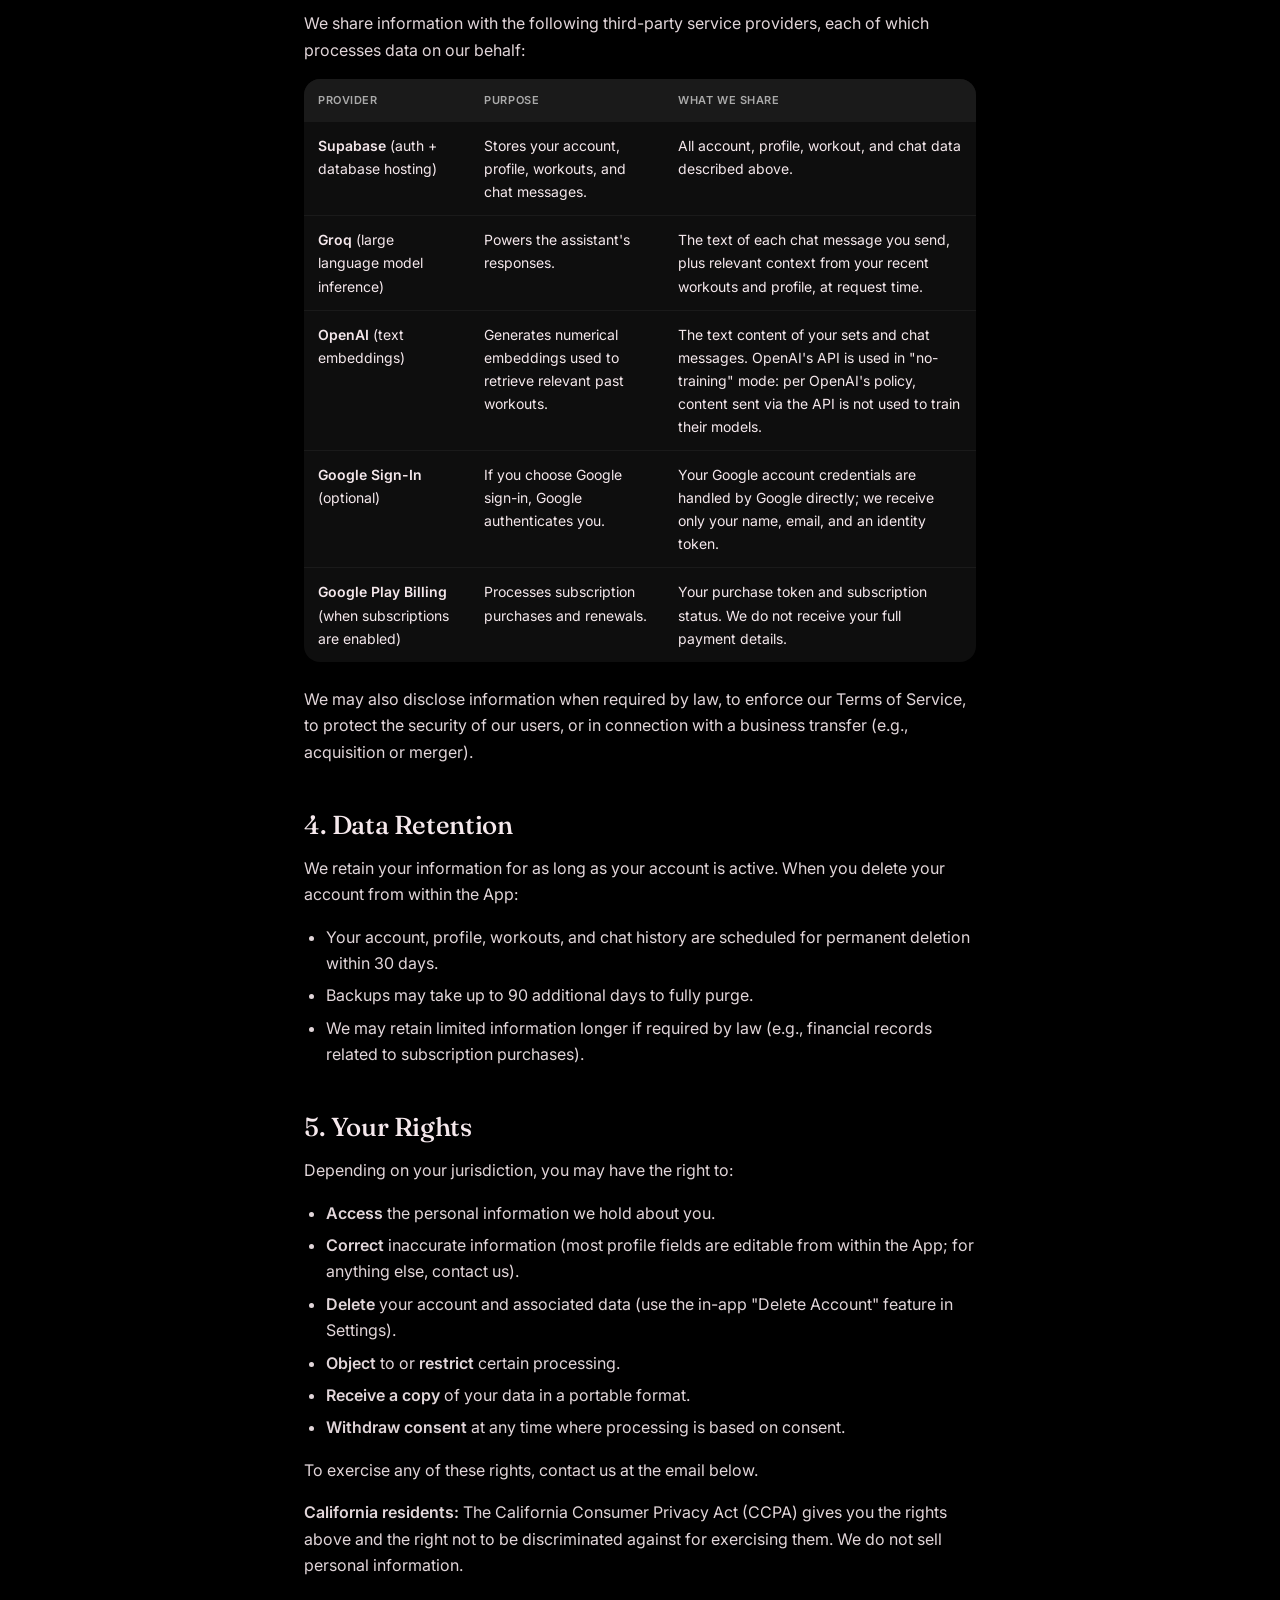
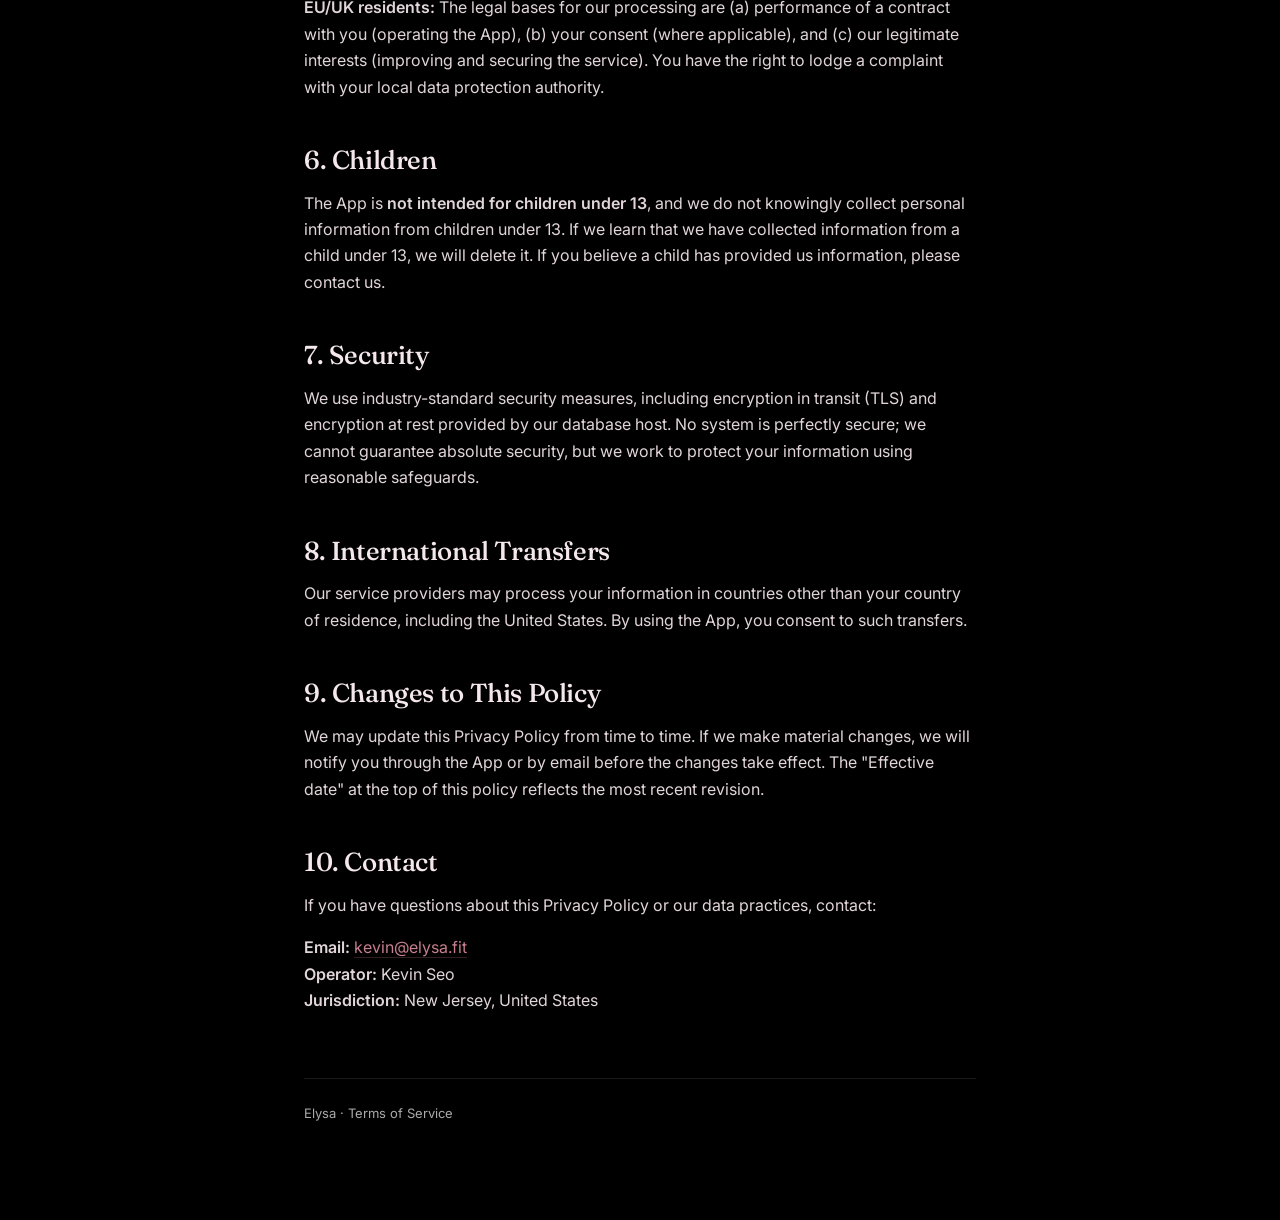
==== commit 62466c13: "Ship-ready polish: OG tags, optimized icons, robots, cleaned logo - Strip near-white pixels from the" ====
--- a/privacy/index.html
+++ b/privacy/index.html
@@ -4,6 +4,20 @@
   <meta charset="utf-8">
   <meta name="viewport" content="width=device-width, initial-scale=1">
   <title>Privacy Policy · Elysa</title>
+  <meta name="description" content="Privacy Policy for the Elysa mobile application.">
+  <meta name="theme-color" content="#000000">
+
+  <meta property="og:type" content="article">
+  <meta property="og:site_name" content="Elysa">
+  <meta property="og:title" content="Privacy Policy · Elysa">
+  <meta property="og:description" content="Privacy Policy for the Elysa mobile application.">
+  <meta property="og:url" content="https://elysa.fit/privacy">
+  <meta property="og:image" content="https://elysa.fit/assets/og-card.png">
+  <meta property="og:image:width" content="1200">
+  <meta property="og:image:height" content="630">
+  <meta name="twitter:card" content="summary_large_image">
+  <meta name="twitter:image" content="https://elysa.fit/assets/og-card.png">
+
   <link rel="icon" type="image/png" href="/favicon.png">
   <link rel="apple-touch-icon" href="/apple-touch-icon.png">
   <link rel="preconnect" href="https://fonts.googleapis.com">
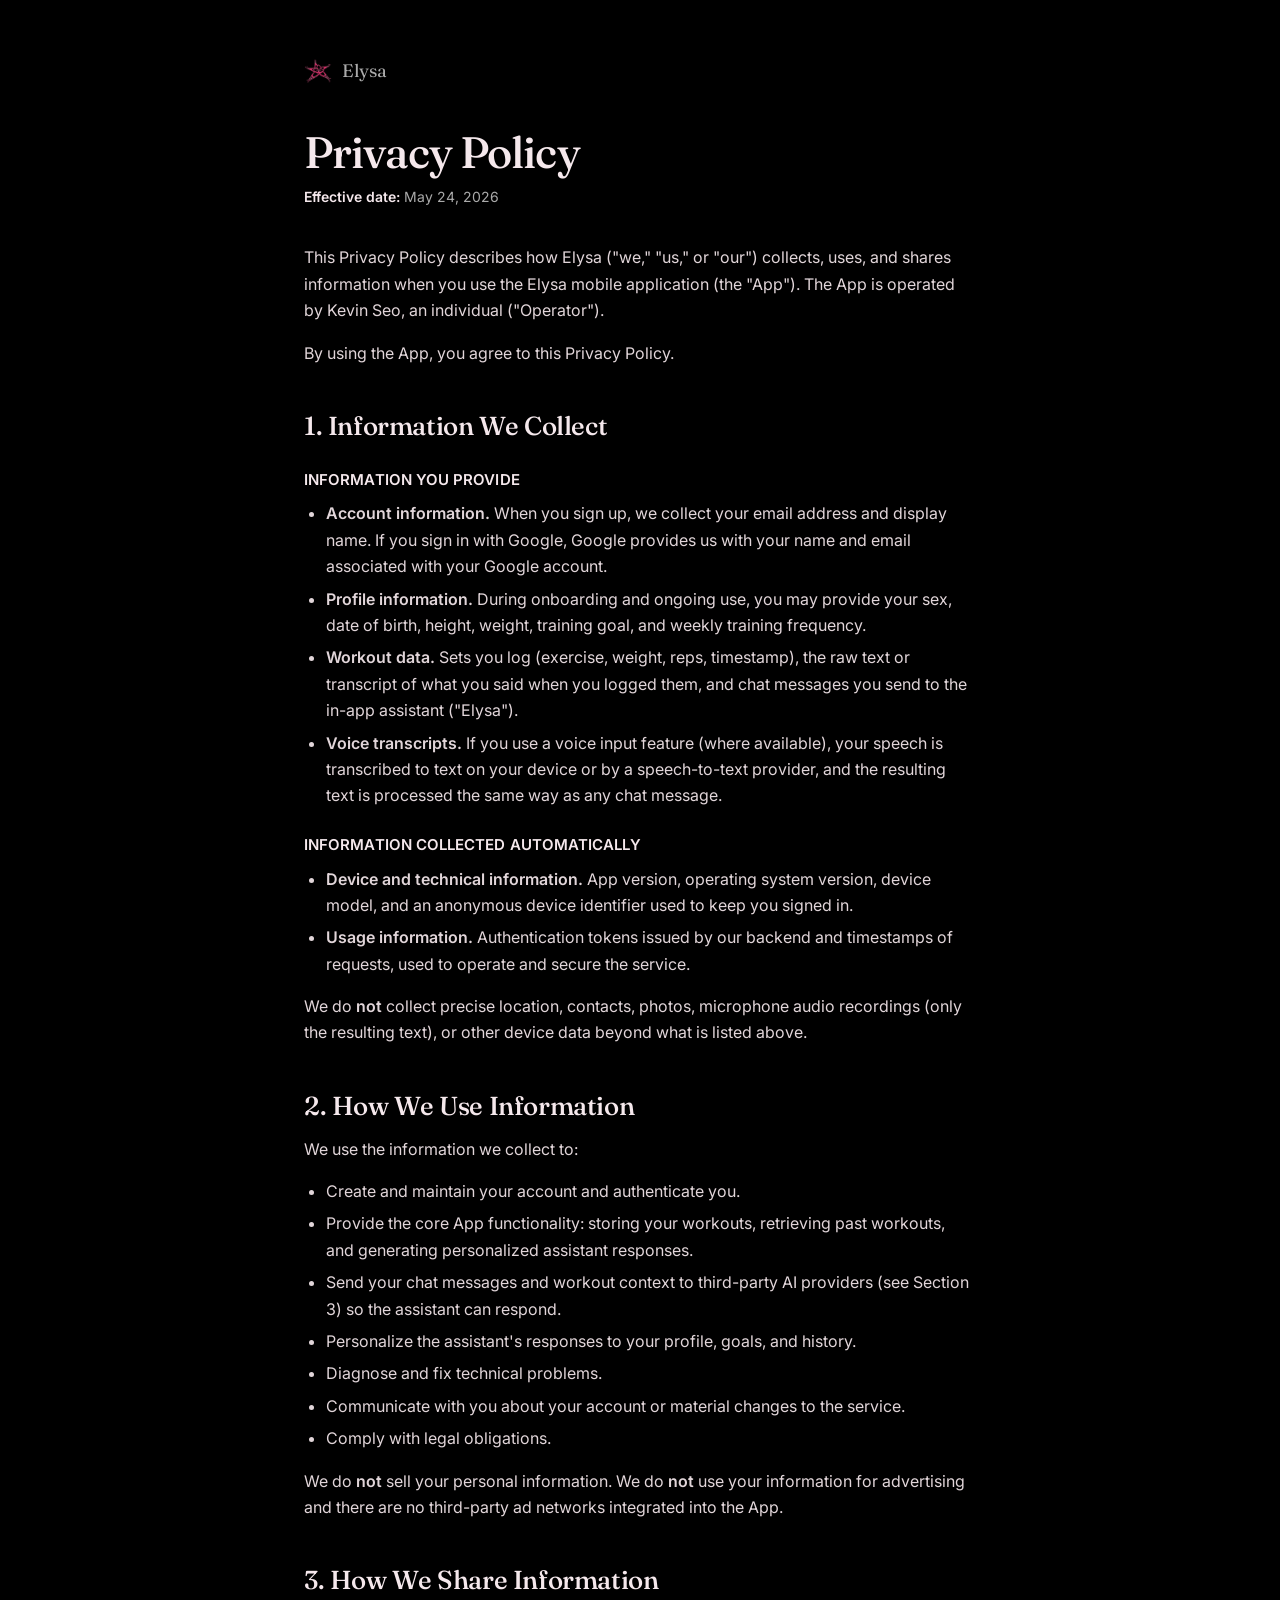
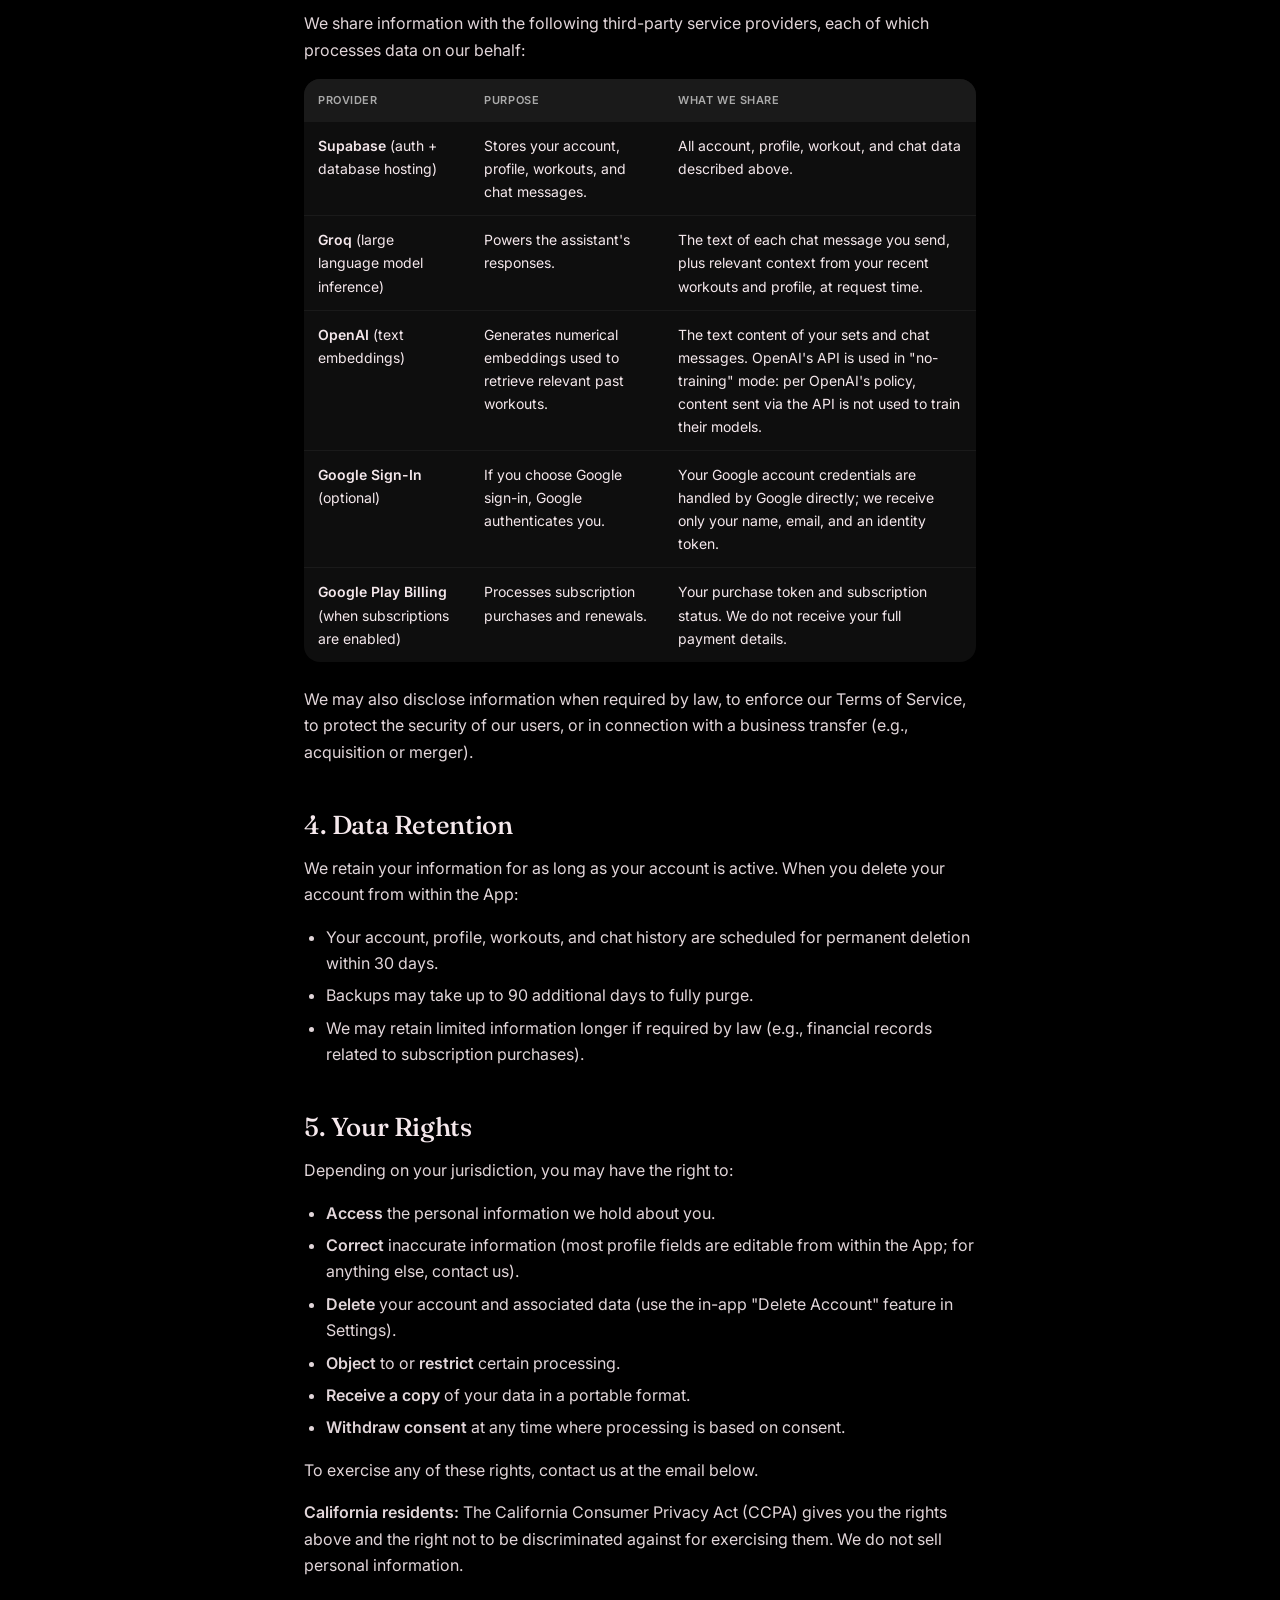
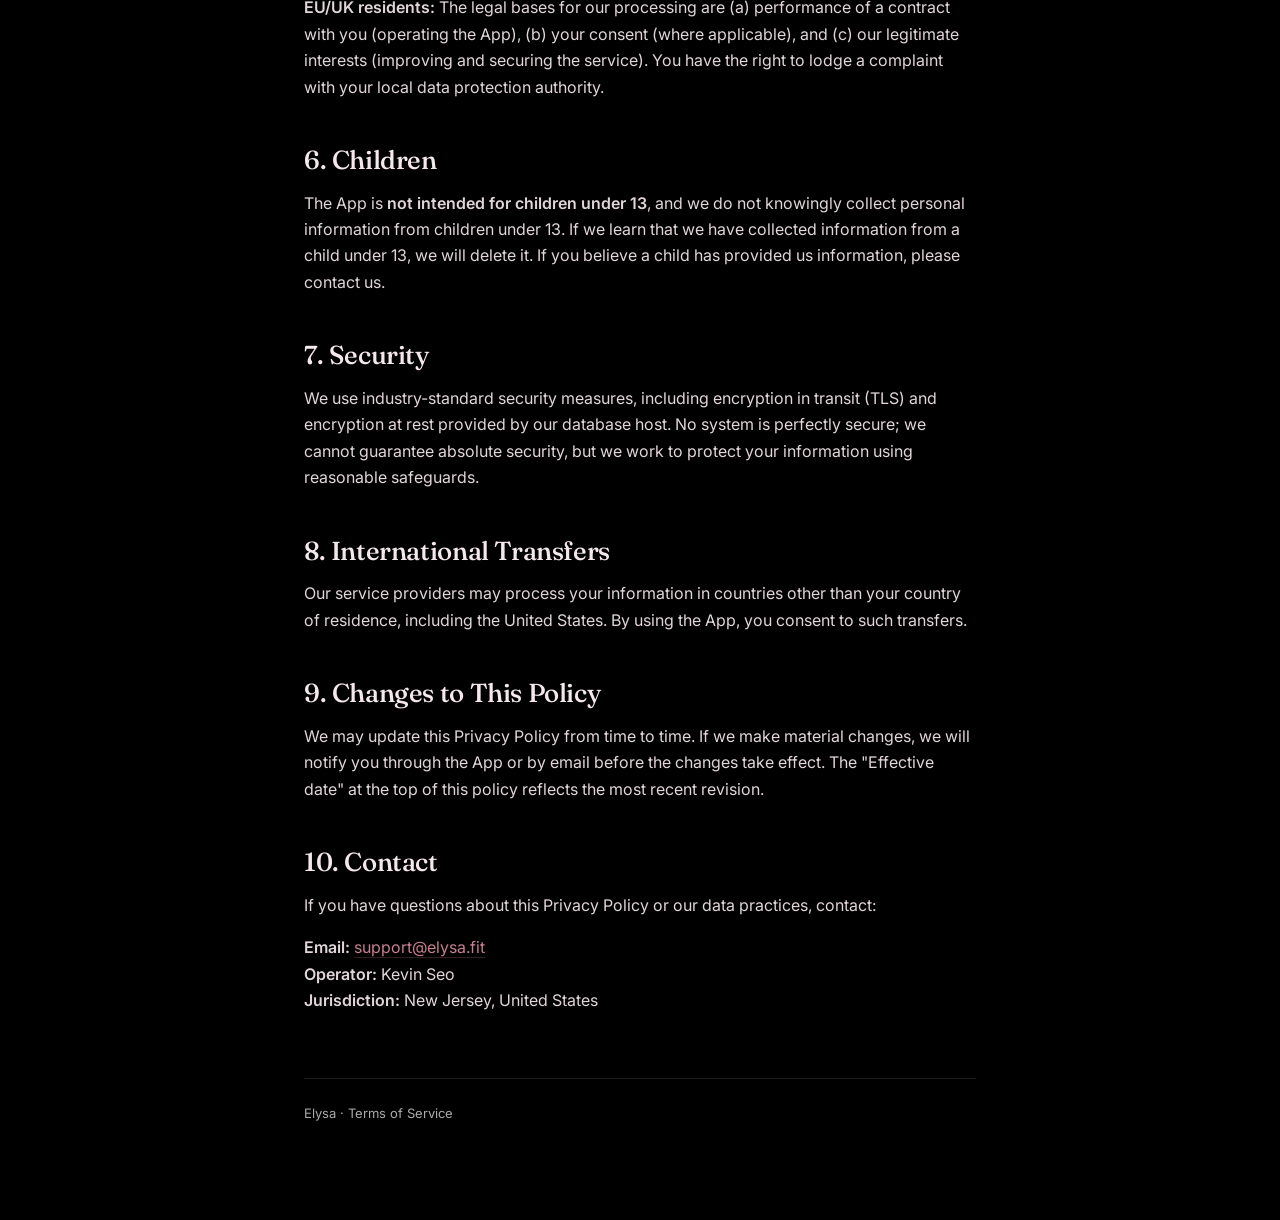
==== commit c2a8c2a8: "Use support@elysa.fit for public contact, not kevin@ Public-facing email scraping will hit whatever " ====
--- a/privacy/index.html
+++ b/privacy/index.html
@@ -143,7 +143,7 @@
 
     <h2>10. Contact</h2>
     <p>If you have questions about this Privacy Policy or our data practices, contact:</p>
-    <p><strong>Email:</strong> <a href="mailto:kevin@elysa.fit">kevin@elysa.fit</a><br>
+    <p><strong>Email:</strong> <a href="mailto:support@elysa.fit">support@elysa.fit</a><br>
     <strong>Operator:</strong> Kevin Seo<br>
     <strong>Jurisdiction:</strong> New Jersey, United States</p>
 
